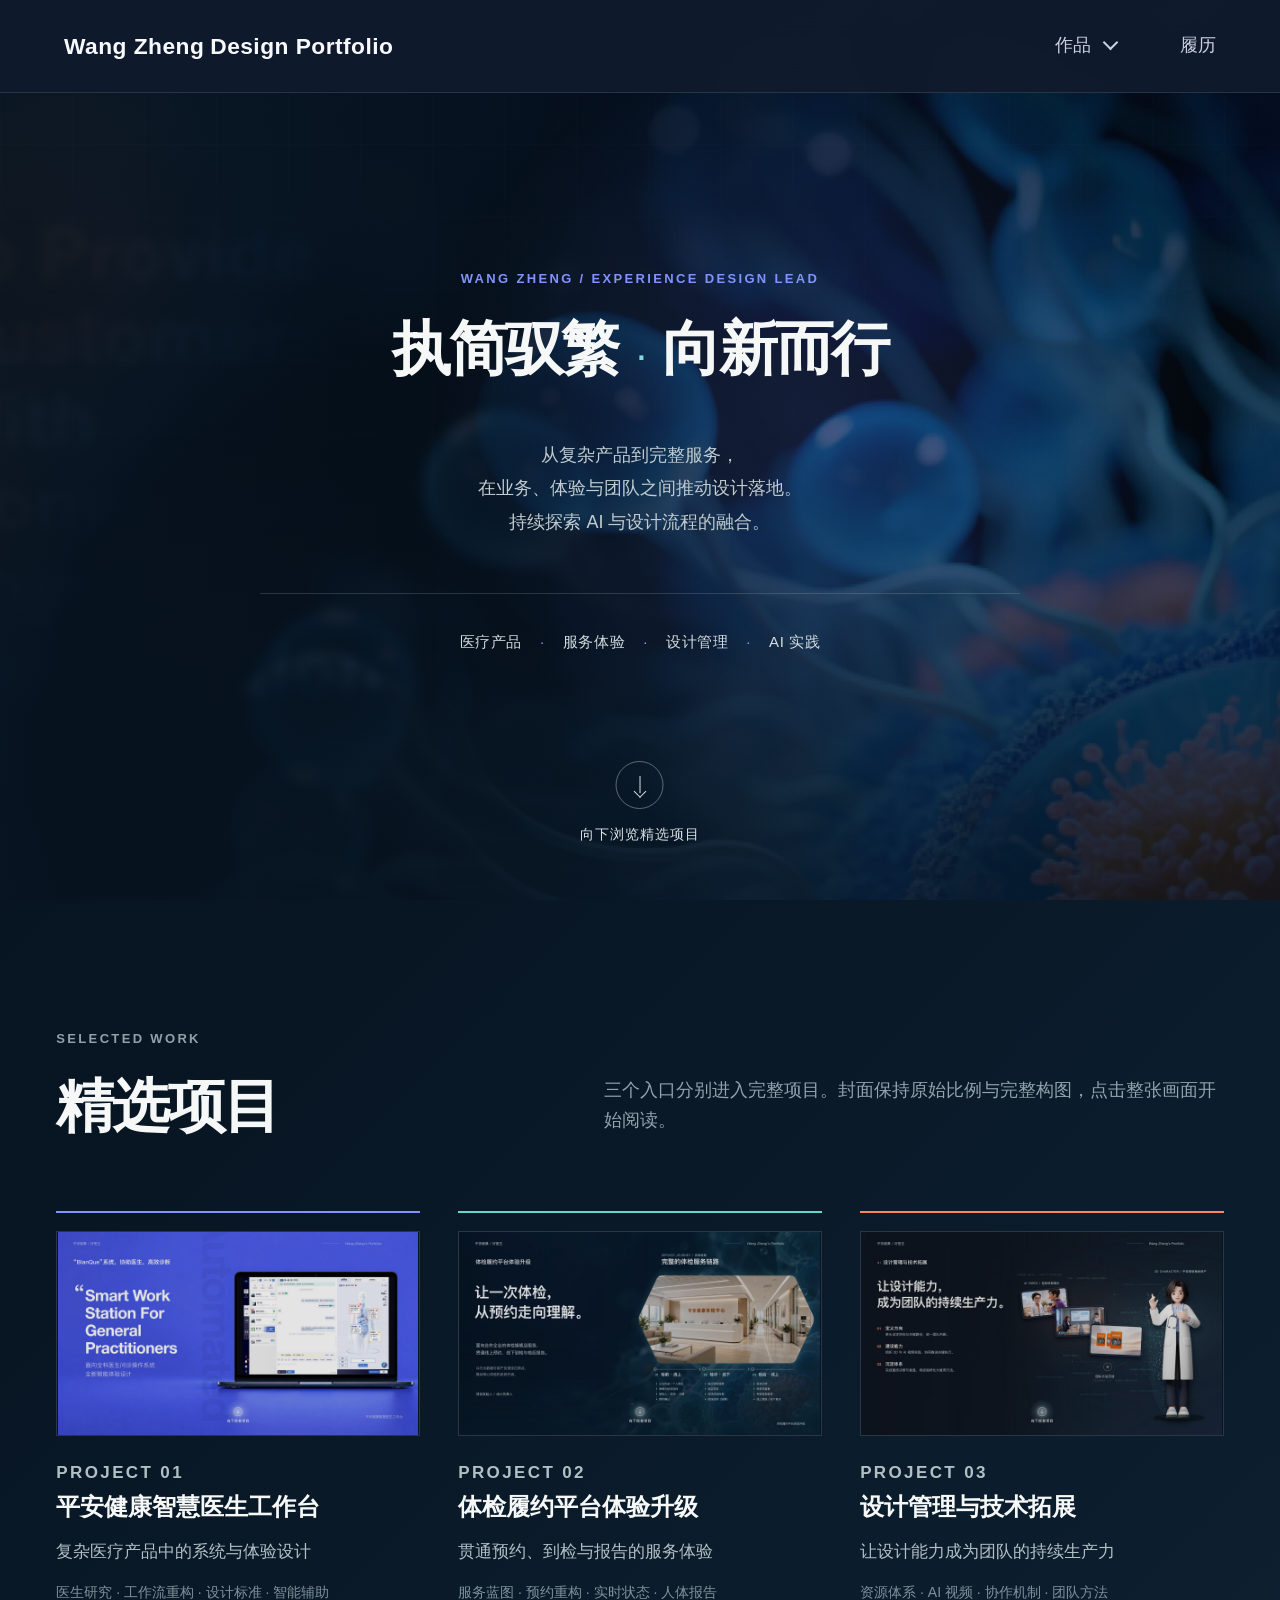
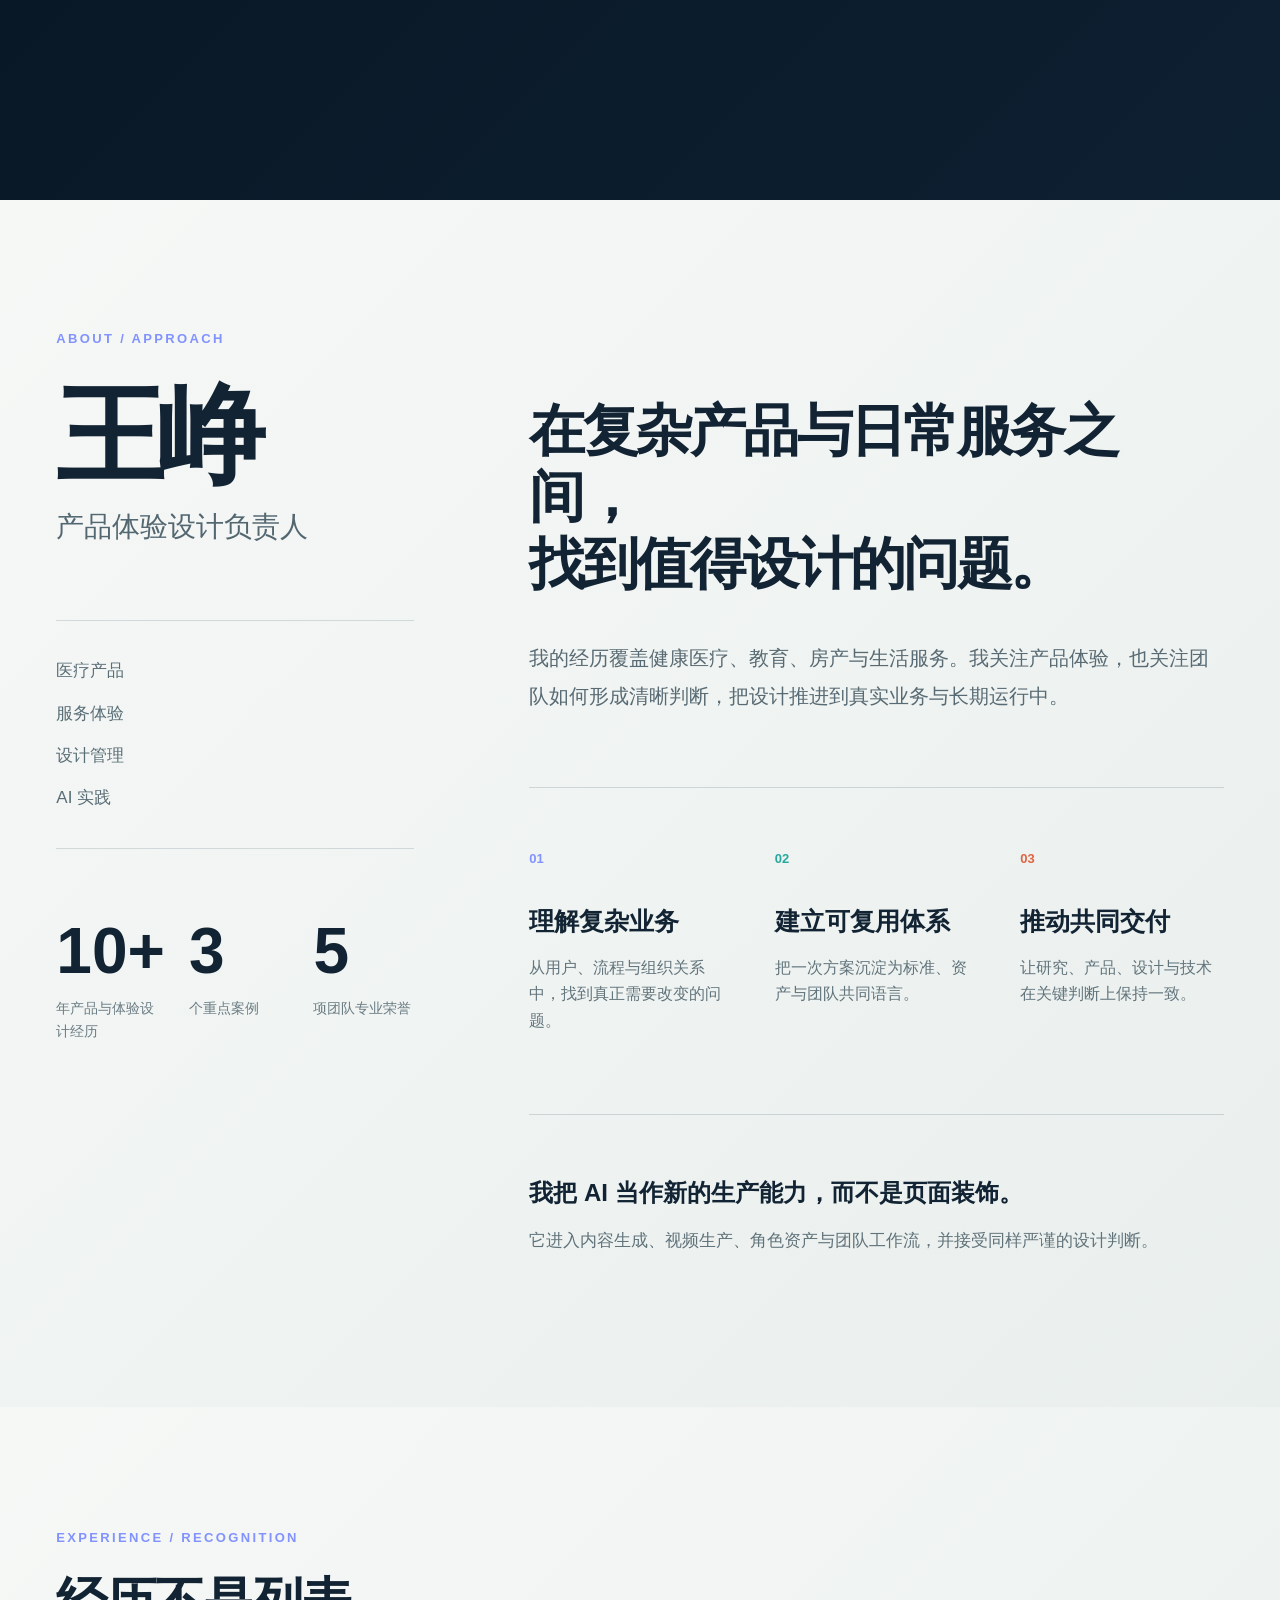
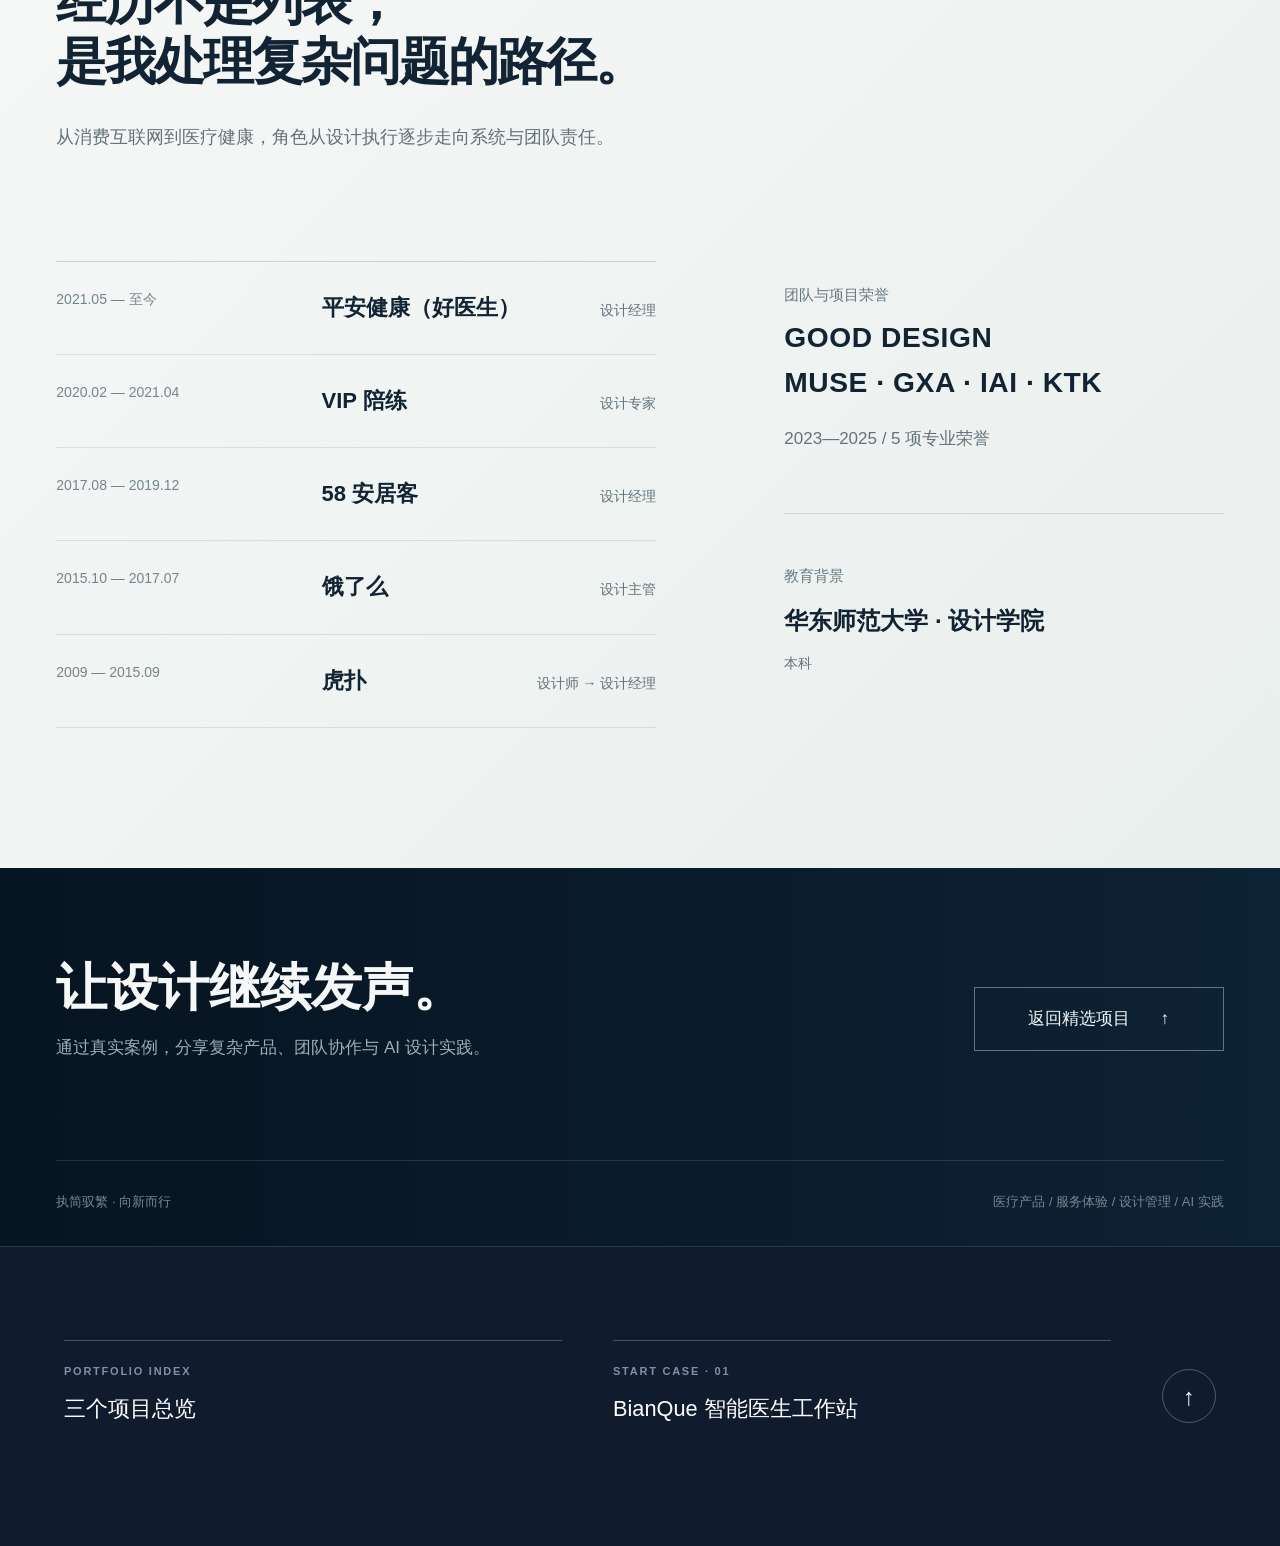
==== index.html @ 44f14954 "Deploy resume website via GitHub Pages" ====
<!doctype html>
<html lang="zh-CN">
<head>
  <meta charset="utf-8">
  <meta name="viewport" content="width=device-width, initial-scale=1">
  <meta name="description" content="王峥的体验设计作品集，聚焦复杂医疗产品、服务体验、设计管理与 AI 实践。">
  <title>Wang Zheng — Experience Design Portfolio</title>
  <link rel="icon" href="favicon.svg" type="image/svg+xml">
  <link rel="stylesheet" href="assets/css/site.css?v=20261020-3">
  <link rel="stylesheet" href="assets/css/portfolio-shell.css?v=20261020-1">
  <script src="assets/js/site.js" defer></script>
  <script src="assets/js/portfolio-shell.js?v=20261020-1" defer></script>
</head>
<body class="home-page">
  <a class="skip-link" href="#main">跳到主要内容</a>
  <header class="portfolio-header" data-header>
    <a class="portfolio-brand" href="#top" aria-label="返回首页顶部" aria-current="page"><strong>Wang Zheng</strong><span>Design Portfolio</span></a>
    <nav aria-label="作品集导航">
      <div class="portfolio-works" data-portfolio-works>
        <button class="portfolio-works-button" type="button" aria-expanded="false" aria-controls="portfolio-work-menu" data-portfolio-works-button>作品<i aria-hidden="true"></i></button>
        <div class="portfolio-menu" id="portfolio-work-menu">
          <a href="work/bianque/index.html"><span>01</span>BianQue 智能医生工作站</a>
          <a href="work/health-check/index.html"><span>02</span>体检履约体验升级</a>
          <a href="work/design-leadership/index.html"><span>03</span>设计管理与技术拓展</a>
        </div>
      </div>
      <a class="portfolio-resume" href="#experience">履历</a>
    </nav>
  </header>

  <main id="main">
    <section class="hero" id="top" aria-labelledby="hero-title">
      <div class="hero-background" aria-hidden="true"></div>
      <div class="hero-grid" aria-hidden="true"></div>
      <div class="hero-content reveal is-visible">
        <p class="eyebrow">WANG ZHENG / EXPERIENCE DESIGN LEAD</p>
        <h1 id="hero-title"><span>执简驭繁</span><b aria-hidden="true">·</b><span>向新而行</span></h1>
        <p class="hero-summary">从复杂产品到完整服务，<br>在业务、体验与团队之间推动设计落地。<br>持续探索 AI 与设计流程的融合。</p>
        <div class="hero-capabilities" aria-label="能力范围">
          <span>医疗产品</span><span>服务体验</span><span>设计管理</span><span>AI 实践</span>
        </div>
      </div>
      <a class="scroll-cue" href="#work" aria-label="向下浏览精选项目">
        <span class="line-arrow line-arrow-down" aria-hidden="true"></span>
        <span>向下浏览精选项目</span>
      </a>
    </section>

    <section class="work-section dark-section" id="work" aria-labelledby="work-title">
      <div class="section-shell">
        <div class="section-heading reveal">
          <div>
            <p class="eyebrow muted">SELECTED WORK</p>
            <h2 id="work-title">精选项目</h2>
          </div>
          <p>三个入口分别进入完整项目。封面保持原始比例与完整构图，点击整张画面开始阅读。</p>
        </div>

        <div class="project-grid">
          <a class="project-card reveal" href="work/bianque/index.html" style="--accent:#8292ff">
            <div class="project-image"><img src="assets/images/home/bianque.jpg" alt="平安健康智慧医生工作台项目首屏" width="1600" height="900"></div>
            <div class="project-copy">
              <p class="project-index">PROJECT 01</p>
              <h3>平安健康智慧医生工作台</h3>
              <p>复杂医疗产品中的系统与体验设计</p>
              <small>医生研究 · 工作流重构 · 设计标准 · 智能辅助</small>
            </div>
          </a>

          <a class="project-card reveal" href="work/health-check/index.html" style="--accent:#62d7cc">
            <div class="project-image"><img src="assets/images/home/health-check.jpg" alt="体检履约平台体验升级项目首屏" width="1600" height="900"></div>
            <div class="project-copy">
              <p class="project-index">PROJECT 02</p>
              <h3>体检履约平台体验升级</h3>
              <p>贯通预约、到检与报告的服务体验</p>
              <small>服务蓝图 · 预约重构 · 实时状态 · 人体报告</small>
            </div>
          </a>

          <a class="project-card reveal" href="work/design-leadership/index.html" style="--accent:#ff835d">
            <div class="project-image"><img src="assets/images/home/design-leadership.jpg" alt="设计管理与技术拓展项目首屏" width="1600" height="900"></div>
            <div class="project-copy">
              <p class="project-index">PROJECT 03</p>
              <h3>设计管理与技术拓展</h3>
              <p>让设计能力成为团队的持续生产力</p>
              <small>资源体系 · AI 视频 · 协作机制 · 团队方法</small>
            </div>
          </a>
        </div>
      </div>
    </section>

    <section class="about-section light-section" id="about" aria-labelledby="about-title">
      <div class="section-shell about-layout">
        <div class="identity reveal">
          <p class="eyebrow">ABOUT / APPROACH</p>
          <h2 id="about-title">王峥</h2>
          <p class="role">产品体验设计负责人</p>
          <div class="expertise-list" aria-label="专业方向">
            <span>医疗产品</span><span>服务体验</span><span>设计管理</span><span>AI 实践</span>
          </div>
          <div class="stats" aria-label="经验数据">
            <div><strong>10+</strong><span>年产品与体验设计经历</span></div>
            <div><strong>3</strong><span>个重点案例</span></div>
            <div><strong>5</strong><span>项团队专业荣誉</span></div>
          </div>
        </div>

        <div class="approach reveal">
          <h2>在复杂产品与日常服务之间，<br>找到值得设计的问题。</h2>
          <p class="lead">我的经历覆盖健康医疗、教育、房产与生活服务。我关注产品体验，也关注团队如何形成清晰判断，把设计推进到真实业务与长期运行中。</p>
          <ol class="approach-list">
            <li><span>01</span><div><h3>理解复杂业务</h3><p>从用户、流程与组织关系中，找到真正需要改变的问题。</p></div></li>
            <li><span>02</span><div><h3>建立可复用体系</h3><p>把一次方案沉淀为标准、资产与团队共同语言。</p></div></li>
            <li><span>03</span><div><h3>推动共同交付</h3><p>让研究、产品、设计与技术在关键判断上保持一致。</p></div></li>
          </ol>
          <p class="ai-statement">我把 AI 当作新的生产能力，而不是页面装饰。<span>它进入内容生成、视频生产、角色资产与团队工作流，并接受同样严谨的设计判断。</span></p>
        </div>
      </div>
    </section>

    <section class="experience-section light-section" id="experience" aria-labelledby="experience-title">
      <div class="section-shell experience-intro reveal">
        <p class="eyebrow">EXPERIENCE / RECOGNITION</p>
        <h2 id="experience-title">经历不是列表，<br>是我处理复杂问题的路径。</h2>
        <p>从消费互联网到医疗健康，角色从设计执行逐步走向系统与团队责任。</p>
      </div>
      <div class="section-shell experience-layout">
        <ol class="timeline reveal" aria-label="工作经历">
          <li><time>2021.05 — 至今</time><div><strong>平安健康（好医生）</strong><span>设计经理</span></div></li>
          <li><time>2020.02 — 2021.04</time><div><strong>VIP 陪练</strong><span>设计专家</span></div></li>
          <li><time>2017.08 — 2019.12</time><div><strong>58 安居客</strong><span>设计经理</span></div></li>
          <li><time>2015.10 — 2017.07</time><div><strong>饿了么</strong><span>设计主管</span></div></li>
          <li><time>2009 — 2015.09</time><div><strong>虎扑</strong><span>设计师 → 设计经理</span></div></li>
        </ol>
        <div class="recognition reveal">
          <p>团队与项目荣誉</p>
          <h3>GOOD DESIGN</h3>
          <h3>MUSE · GXA · IAI · KTK</h3>
          <p class="recognition-meta">2023—2025 / 5 项专业荣誉</p>
          <div class="education">
            <span>教育背景</span>
            <strong>华东师范大学 · 设计学院</strong>
            <small>本科</small>
          </div>
        </div>
      </div>
    </section>

    <footer class="site-footer" id="contact">
      <div class="section-shell footer-top reveal">
        <div><h2>让设计继续发声。</h2><p>通过真实案例，分享复杂产品、团队协作与 AI 设计实践。</p></div>
        <a class="outline-link" href="#work">返回精选项目 <span aria-hidden="true">↑</span></a>
      </div>
      <div class="section-shell footer-bottom"><span>执简驭繁 · 向新而行</span><span>医疗产品 / 服务体验 / 设计管理 / AI 实践</span></div>
    </footer>
    <nav class="portfolio-footer" aria-label="项目导航">
      <a href="#work"><span>PORTFOLIO INDEX</span><strong>三个项目总览</strong></a>
      <a href="work/bianque/index.html"><span>START CASE · 01</span><strong>BianQue 智能医生工作站</strong></a>
      <a class="portfolio-footer-top" href="#top" aria-label="返回页面顶部">↑</a>
    </nav>
  </main>
</body>
</html>
---- assets/css/site.css ----
:root {
  --navy: #071421;
  --navy-2: #0b1a2a;
  --ink: #122333;
  --body: #596c79;
  --muted: #82929d;
  --line: #cbd5d9;
  --paper: #f3f6f4;
  --paper-2: #eaf0ee;
  --white: #f5f8f7;
  --blue: #8292ff;
  --mint: #62d7cc;
  --coral: #ff835d;
  --page-pad: clamp(24px, 4.4vw, 84px);
  --content: 1680px;
  --header-h: 88px;
  --ease: cubic-bezier(.22, 1, .36, 1);
}

* { box-sizing: border-box; }
html { scroll-behavior: smooth; background: var(--navy); }
body {
  margin: 0;
  color: var(--ink);
  background: var(--paper);
  font-family: "PingFang SC", "Hiragino Sans GB", "Microsoft YaHei", "Helvetica Neue", Arial, sans-serif;
  font-size: 17px;
  line-height: 1.65;
  -webkit-font-smoothing: antialiased;
}
body.menu-open { overflow: hidden; }
a { color: inherit; text-decoration: none; }
img { display: block; max-width: 100%; }
button, input { font: inherit; }
button { color: inherit; }
h1, h2, h3, p { margin-top: 0; }
h1, h2, h3 { line-height: 1.18; }
.sr-only { position: absolute; width: 1px; height: 1px; padding: 0; margin: -1px; overflow: hidden; clip: rect(0,0,0,0); white-space: nowrap; border: 0; }
.skip-link { position: fixed; left: 20px; top: -80px; z-index: 1000; padding: 12px 18px; color: var(--navy); background: var(--white); transition: top .2s; }
.skip-link:focus { top: 16px; }
.section-shell { width: min(var(--content), calc(100% - (var(--page-pad) * 2))); margin: 0 auto; }
.eyebrow { margin-bottom: 24px; color: var(--blue); font-family: "Helvetica Neue", Arial, sans-serif; font-size: 13px; font-weight: 700; letter-spacing: .18em; }
.eyebrow.muted { color: #91a1aa; }

.site-header {
  position: fixed;
  inset: 0 0 auto;
  z-index: 100;
  height: var(--header-h);
  display: flex;
  align-items: center;
  justify-content: space-between;
  padding: 0 var(--page-pad);
  color: var(--white);
  border-bottom: 1px solid rgba(193, 208, 213, .12);
  transition: background .3s, border-color .3s, height .3s;
}
.site-header.is-scrolled { height: 72px; background: rgba(7, 20, 33, .9); border-color: rgba(193, 208, 213, .16); backdrop-filter: blur(18px); }
.brand { display: flex; align-items: baseline; gap: 18px; white-space: nowrap; }
.brand strong { font: 700 14px/1 "Helvetica Neue", Arial, sans-serif; letter-spacing: .13em; }
.brand span { color: #8596a0; font: 600 10px/1 "Helvetica Neue", Arial, sans-serif; letter-spacing: .16em; }
.site-nav { display: flex; align-items: center; gap: clamp(28px, 3vw, 56px); }
.site-nav a { position: relative; color: #b9c6cb; font-size: 15px; }
.site-nav a::after { content: ""; position: absolute; left: 0; right: 100%; bottom: -10px; height: 1px; background: var(--blue); transition: right .25s var(--ease); }
.site-nav a:hover, .site-nav a:focus-visible { color: #fff; }
.site-nav a:hover::after, .site-nav a:focus-visible::after { right: 0; }
.menu-button { display: none; width: 48px; height: 48px; padding: 11px 7px; border: 0; background: none; cursor: pointer; }
.menu-button span:not(.sr-only) { display: block; width: 100%; height: 1px; margin: 8px 0; background: currentColor; transition: transform .25s, opacity .25s; }

.hero { position: relative; min-height: 100svh; overflow: hidden; display: grid; place-items: center; padding: calc(var(--header-h) + 80px) var(--page-pad) 150px; color: var(--white); background: var(--navy); isolation: isolate; }
.hero-background { position: absolute; inset: 0; z-index: -3; overflow: hidden; }
.hero-background::before { content: ""; position: absolute; inset: -12px; background: url("../images/home/hero-background.jpg") center/cover no-repeat; filter: blur(5px) saturate(1.08) brightness(.82); transform: scale(1.015); }
.hero-background::after { content: ""; position: absolute; inset: -8% -3% -8% 32%; background: url("../images/home/hero-organic-material.webp") 72% 68% / auto 114% no-repeat; opacity: 1; filter: saturate(1.32) contrast(1.08) brightness(1.16); -webkit-mask-image: linear-gradient(90deg, transparent 0%, rgba(0,0,0,.62) 18%, #000 46%, #000 92%, rgba(0,0,0,.7) 100%); mask-image: linear-gradient(90deg, transparent 0%, rgba(0,0,0,.62) 18%, #000 46%, #000 92%, rgba(0,0,0,.7) 100%); }
.hero::before { content: ""; position: absolute; inset: 0; z-index: -2; background: linear-gradient(90deg, rgba(7,20,33,.86) 0%, rgba(7,20,33,.62) 42%, rgba(7,20,33,.22) 72%, rgba(7,20,33,.3) 100%), linear-gradient(180deg, rgba(7,20,33,.32), rgba(7,20,33,.16) 48%, rgba(7,20,33,.7)); }
.hero::after { content: ""; position: absolute; inset: 0; z-index: -1; background: radial-gradient(circle at 64% 46%, rgba(96,122,245,.18), transparent 40%); }
.hero-grid { position: absolute; inset: 0; z-index: -1; opacity: .16; background-image: linear-gradient(rgba(193,208,213,.09) 1px, transparent 1px), linear-gradient(90deg, rgba(193,208,213,.09) 1px, transparent 1px); background-size: 72px 72px; mask-image: linear-gradient(to bottom, #000, transparent 82%); }
.hero-content { width: min(1200px, 100%); text-align: center; }
.hero h1 { margin: 0 auto; max-width: 1200px; display: flex; align-items: baseline; justify-content: center; gap: .3em; font-size: clamp(44px, 4.6vw, 88px); font-weight: 680; letter-spacing: -.045em; text-wrap: balance; }
.hero h1 b { color: #7edbd5; font-size: .72em; font-weight: 400; }
.mobile-title-line { display: inline; }
.hero-summary { margin: 56px auto 0; color: #c0ccd0; font-size: clamp(18px, 1.25vw, 24px); line-height: 1.85; }
.hero-capabilities { display: flex; justify-content: center; flex-wrap: wrap; gap: 0; margin: 54px auto 0; padding-top: 36px; max-width: 760px; border-top: 1px solid rgba(194,208,212,.18); color: #d4dddf; }
.hero-capabilities span { display: flex; align-items: center; font-size: 15px; letter-spacing: .04em; }
.hero-capabilities span + span::before { content: "·"; margin: 0 18px; color: #8292ff; }
.scroll-cue { position: absolute; left: 50%; bottom: 54px; transform: translateX(-50%); display: grid; justify-items: center; gap: 14px; color: #d8e2e4; font-size: 14px; letter-spacing: .08em; }
.line-arrow { position: relative; display: block; width: 48px; height: 48px; border: 1px solid rgba(225,233,234,.38); border-radius: 50%; transition: border-color .2s, transform .2s; }
.line-arrow::before { content: ""; position: absolute; left: 50%; top: 14px; width: 1px; height: 17px; background: currentColor; }
.line-arrow::after { content: ""; position: absolute; left: calc(50% - 4px); top: 25px; width: 8px; height: 8px; border-right: 1px solid currentColor; border-bottom: 1px solid currentColor; transform: rotate(45deg); }
.scroll-cue:hover .line-arrow, .scroll-cue:focus-visible .line-arrow { transform: translateY(4px); border-color: currentColor; }

.dark-section { color: var(--white); background: linear-gradient(135deg, var(--navy), #0d2031); }
.light-section { background: linear-gradient(135deg, #f6f8f6, #e9efed); }
.work-section { min-height: 100vh; padding: clamp(120px, 10vw, 190px) 0; }
.section-heading { display: flex; align-items: end; justify-content: space-between; gap: 60px; margin-bottom: 70px; }
.section-heading h2 { margin-bottom: 0; font-size: clamp(48px, 4.5vw, 76px); letter-spacing: -.04em; }
.section-heading > p { max-width: 620px; margin-bottom: 6px; color: #91a3ac; font-size: 18px; }
.project-grid { display: grid; grid-template-columns: repeat(3, minmax(0, 1fr)); gap: clamp(28px, 3vw, 56px); }
.project-card { min-width: 0; border-top: 2px solid var(--accent); outline-offset: 8px; }
.project-image { aspect-ratio: 16 / 9; margin-top: 18px; overflow: hidden; border: 1px solid rgba(198,211,215,.18); background: var(--navy); }
.project-image img { width: 100%; height: 100%; object-fit: contain; filter: brightness(.9) saturate(.9); transition: filter .35s, transform .55s var(--ease); }
.project-card:hover img, .project-card:focus-visible img { filter: brightness(1) saturate(1); transform: scale(1.015); }
.project-copy { padding: 28px 0 12px; }
.project-index { margin-bottom: 24px; color: var(--accent); font: 700 12px/1 "Helvetica Neue", Arial, sans-serif; letter-spacing: .14em; }
.project-copy h3 { margin-bottom: 16px; font-size: clamp(24px, 1.9vw, 36px); font-weight: 620; }
.project-copy > p { margin-bottom: 12px; color: #b2c0c5; font-size: 17px; }
.project-copy small { color: #7f929b; font-size: 14px; }

.about-section { padding: clamp(120px, 10vw, 190px) 0; }
.about-layout { display: grid; grid-template-columns: minmax(320px, .85fr) minmax(600px, 1.65fr); gap: clamp(80px, 9vw, 190px); }
.identity h2 { margin-bottom: 4px; font-size: clamp(96px, 8.4vw, 160px); letter-spacing: -.07em; }
.identity .role { margin-bottom: 70px; color: #536771; font-size: 28px; }
.expertise-list { display: grid; gap: 14px; padding: 36px 0; border-block: 1px solid rgba(24,54,70,.15); color: #5a6e77; }
.stats { display: grid; grid-template-columns: repeat(3, 1fr); gap: 24px; margin-top: 70px; }
.stats div { display: grid; align-content: start; }
.stats strong { font: 680 clamp(48px, 5vw, 88px)/1 "Helvetica Neue", Arial, sans-serif; }
.stats span { margin-top: 14px; color: #6b7c84; font-size: 14px; }
.approach h2 { margin: 70px 0 42px; font-size: clamp(44px, 4.4vw, 78px); letter-spacing: -.045em; }
.approach .lead { max-width: 850px; color: #586a73; font-size: 20px; line-height: 1.9; }
.approach-list { display: grid; grid-template-columns: repeat(3, 1fr); gap: 42px; margin: 72px 0 0; padding: 64px 0; list-style: none; border-block: 1px solid rgba(24,54,70,.16); }
.approach-list li > span { display: block; margin-bottom: 42px; color: var(--blue); font: 700 13px/1 "Helvetica Neue", Arial, sans-serif; }
.approach-list li:nth-child(2) > span { color: #28a99e; }
.approach-list li:nth-child(3) > span { color: #df6542; }
.approach-list h3 { margin-bottom: 18px; font-size: 25px; }
.approach-list p { color: #62747c; font-size: 16px; }
.ai-statement { margin-top: 58px; font-size: 24px; font-weight: 600; }
.ai-statement span { display: block; margin-top: 14px; color: #60727a; font-size: 17px; font-weight: 400; }

.experience-section { padding: clamp(120px, 9vw, 170px) 0 0; }
.experience-intro h2 { margin-bottom: 30px; font-size: clamp(44px, 4vw, 72px); letter-spacing: -.04em; }
.experience-intro > p:last-child { color: #60727a; font-size: 18px; }
.experience-layout { display: grid; grid-template-columns: minmax(600px, 1.35fr) minmax(400px, 1fr); gap: clamp(80px, 10vw, 200px); padding-block: 90px 140px; }
.timeline { margin: 0; padding: 0; list-style: none; border-top: 1px solid rgba(24,54,70,.18); }
.timeline li { display: grid; grid-template-columns: minmax(190px, .8fr) 1.2fr; gap: 42px; padding: 28px 0; border-bottom: 1px solid rgba(24,54,70,.11); }
.timeline time { color: #74858d; font: 500 14px/1.4 "Helvetica Neue", Arial, sans-serif; }
.timeline div { display: flex; align-items: baseline; justify-content: space-between; gap: 20px; }
.timeline strong { font-size: 22px; }
.timeline span { color: #61737c; font-size: 14px; white-space: nowrap; }
.recognition { padding-top: 22px; }
.recognition > p:first-child, .education > span { color: #687982; font-size: 15px; }
.recognition h3 { margin-bottom: 12px; font: 650 clamp(28px, 2.2vw, 40px)/1.15 "Helvetica Neue", Arial, sans-serif; letter-spacing: .02em; }
.recognition-meta { margin-top: 26px; color: #61737c; }
.education { display: grid; gap: 12px; margin-top: 60px; padding-top: 50px; border-top: 1px solid rgba(24,54,70,.15); }
.education strong { font-size: 24px; }
.education small { color: #61737c; }

.site-footer { padding: 90px 0 34px; color: var(--white); background: linear-gradient(90deg, var(--navy), #0d2234); }
.footer-top { display: flex; align-items: center; justify-content: space-between; gap: 60px; padding-bottom: 80px; }
.footer-top h2 { margin-bottom: 16px; font-size: clamp(42px, 4vw, 70px); }
.footer-top p { color: #9caeb6; }
.outline-link { display: inline-flex; align-items: center; justify-content: center; gap: 30px; min-width: 250px; min-height: 64px; padding: 14px 28px; border: 1px solid rgba(175,193,200,.52); transition: border-color .2s, background .2s; }
.outline-link:hover, .outline-link:focus-visible { border-color: var(--white); background: rgba(255,255,255,.05); }
.footer-bottom { display: flex; justify-content: space-between; padding-top: 30px; color: #758891; border-top: 1px solid rgba(175,193,200,.16); font-size: 13px; }

/* Project pages */
.project-page { background: var(--navy); }
.project-page .site-header { position: absolute; }
.project-hero { min-height: 100svh; display: grid; place-items: center; padding: calc(var(--header-h) + 48px) var(--page-pad) 72px; color: var(--white); background: var(--navy); }
.project-hero-inner { width: min(var(--content), 100%); }
.project-kicker { color: var(--blue); font: 700 13px/1 "Helvetica Neue", Arial, sans-serif; letter-spacing: .18em; }
.project-title-row { display: flex; align-items: end; justify-content: space-between; gap: 70px; margin: 30px 0 46px; }
.project-title-row h1 { max-width: 1000px; margin: 0; font-size: clamp(48px, 5vw, 88px); letter-spacing: -.05em; }
.project-title-row p { max-width: 520px; margin: 0 0 8px; color: #aebdc3; font-size: 18px; }
.hero-art { aspect-ratio: 16 / 9; overflow: hidden; border: 1px solid rgba(198,211,215,.18); background: #06111c; }
.hero-art img { width: 100%; height: 100%; object-fit: contain; }
.case-overview { padding: 120px 0; background: var(--paper); }
.overview-grid { display: grid; grid-template-columns: .7fr 1.4fr; gap: 100px; }
.overview-grid h2 { font-size: clamp(42px, 3.8vw, 68px); letter-spacing: -.04em; }
.overview-grid .lead { color: var(--body); font-size: 20px; line-height: 1.9; }
.chapter-path { display: flex; gap: 0; margin-top: 60px; padding-top: 36px; border-top: 1px solid rgba(24,54,70,.15); overflow-x: auto; }
.chapter-path span { display: flex; align-items: center; white-space: nowrap; color: #61737c; font-size: 14px; }
.chapter-path span + span::before { content: "→"; margin: 0 22px; color: var(--blue); }
.showcase-section { padding: clamp(100px, 9vw, 160px) 0; color: var(--white); background: linear-gradient(135deg, var(--navy), #0d2031); }
.showcase-section.light { color: var(--ink); background: linear-gradient(135deg, #f6f8f6, #e9efed); }
.showcase-heading { max-width: 760px; margin-bottom: 70px; }
.showcase-heading h2 { margin-bottom: 26px; font-size: clamp(42px, 4vw, 72px); letter-spacing: -.04em; }
.showcase-heading p { color: #91a3ac; font-size: 18px; }
.showcase-section.light .showcase-heading p { color: var(--body); }
.split-showcase { display: grid; grid-template-columns: minmax(280px, .62fr) minmax(680px, 1.55fr); gap: clamp(64px, 8vw, 150px); align-items: start; }
.switcher-copy { position: sticky; top: 120px; }
.switcher-copy h2 { font-size: clamp(42px, 4vw, 68px); letter-spacing: -.04em; }
.switcher-copy > p { color: #91a3ac; }
.showcase-section.light .switcher-copy > p { color: var(--body); }
.switcher-tabs { display: grid; margin-top: 48px; border-top: 1px solid rgba(193,208,213,.18); }
.showcase-section.light .switcher-tabs { border-color: rgba(24,54,70,.15); }
.switcher-tabs button { position: relative; min-height: 66px; padding: 0 36px 0 0; text-align: left; border: 0; border-bottom: 1px solid rgba(193,208,213,.13); color: #7f929b; background: transparent; cursor: pointer; }
.showcase-section.light .switcher-tabs button { border-color: rgba(24,54,70,.11); color: #61737c; }
.switcher-tabs button::after { content: ""; position: absolute; right: 4px; top: calc(50% - 4px); width: 8px; height: 8px; border-top: 1px solid currentColor; border-right: 1px solid currentColor; transform: rotate(45deg); }
.switcher-tabs button.is-active { color: var(--white); }
.showcase-section.light .switcher-tabs button.is-active { color: var(--ink); }
.switcher-stage { min-width: 0; }
.stage-media { aspect-ratio: 16 / 9; overflow: hidden; border: 1px solid rgba(198,211,215,.18); background: #06111c; }
.showcase-section.light .stage-media { background: #eef2f1; border-color: rgba(24,54,70,.13); }
.stage-media img { width: 100%; height: 100%; object-fit: contain; opacity: 1; transform: scale(1); transition: opacity .2s, transform .4s var(--ease); }
.stage-media img.is-changing { opacity: 0; transform: scale(.994); }
.slider-controls { display: flex; align-items: center; justify-content: space-between; gap: 20px; margin-top: 26px; }
.slider-nav { display: flex; align-items: center; gap: 12px; }
.slider-button { position: relative; width: 54px; height: 54px; border: 1px solid rgba(193,208,213,.28); border-radius: 50%; color: var(--white); background: transparent; cursor: pointer; }
.showcase-section.light .slider-button { color: var(--ink); border-color: rgba(24,54,70,.22); }
.slider-button::before { content: ""; position: absolute; left: 20px; top: 26px; width: 14px; height: 1px; background: currentColor; }
.slider-button::after { content: ""; position: absolute; left: 20px; top: 21px; width: 9px; height: 9px; border-left: 1px solid currentColor; border-bottom: 1px solid currentColor; transform: rotate(45deg); }
.slider-button.next::after { left: 24px; transform: rotate(225deg); }
.slider-button.next::before { left: 20px; }
.slider-button:hover, .slider-button:focus-visible { border-color: currentColor; }
.slider-count { color: #91a3ac; font: 600 14px/1 "Helvetica Neue", Arial, sans-serif; letter-spacing: .12em; }
.showcase-section.light .slider-count { color: #61737c; }
.autoplay-button { padding: 8px 0; border: 0; color: #91a3ac; background: none; cursor: pointer; font-size: 13px; }
.showcase-section.light .autoplay-button { color: #61737c; }
.project-next { padding: 100px 0; color: var(--white); background: #071421; }
.project-next a { display: flex; align-items: end; justify-content: space-between; gap: 40px; padding-bottom: 34px; border-bottom: 1px solid rgba(193,208,213,.22); }
.project-next small { display: block; margin-bottom: 18px; color: #81939b; letter-spacing: .15em; }
.project-next strong { font-size: clamp(36px, 4vw, 66px); font-weight: 620; }
.project-next span { font-size: 42px; }

.reveal { opacity: 0; transform: translateY(28px); transition: opacity .8s var(--ease), transform .8s var(--ease); }
.reveal.is-visible { opacity: 1; transform: none; }

@media (max-width: 1100px) {
  .project-grid { grid-template-columns: 1fr; gap: 72px; }
  .project-card { max-width: 900px; }
  .about-layout, .overview-grid, .experience-layout, .split-showcase { grid-template-columns: 1fr; }
  .approach h2 { margin-top: 0; }
  .identity { display: grid; grid-template-columns: 1fr 1fr; column-gap: 60px; }
  .identity .eyebrow, .identity h2, .identity .role { grid-column: 1; }
  .expertise-list, .stats { grid-column: 2; grid-row: 2 / span 3; }
  .stats { align-self: end; }
  .switcher-copy { position: static; }
  .switcher-tabs { display: flex; overflow-x: auto; }
  .switcher-tabs button { min-width: max-content; padding: 0 38px 0 0; margin-right: 34px; }
}

@media (max-width: 760px) {
  :root { --page-pad: 22px; --header-h: 74px; }
  body { font-size: 16px; }
  .site-header { height: 74px; }
  .brand { gap: 13px; }
  .brand strong { font-size: 13px; }
  .brand span { font-size: 9px; }
  .menu-button { display: block; }
  .site-nav { position: fixed; inset: 0; z-index: -1; display: grid; align-content: center; gap: 26px; padding: 100px var(--page-pad); background: rgba(7,20,33,.98); opacity: 0; visibility: hidden; transition: opacity .25s, visibility .25s; }
  .site-nav a { font-size: 30px; color: var(--white); }
  .menu-open .site-nav { opacity: 1; visibility: visible; }
  .menu-open .menu-button span:first-child { transform: translateY(4.5px) rotate(45deg); }
  .menu-open .menu-button span:nth-child(2) { transform: translateY(-4.5px) rotate(-45deg); }
  .hero { min-height: 100svh; padding: 128px var(--page-pad) 140px; }
  .hero-background::before { background-position: 58% center; filter: blur(5px) saturate(1.04) brightness(.76); }
  .hero-background::after { inset: 1% -38% -6% 8%; background-position: 62% 68%; opacity: .78; }
  .hero .eyebrow { max-width: 300px; margin-inline: auto; line-height: 1.6; }
  .hero h1 { display: grid; gap: .05em; font-size: clamp(37px, 10vw, 48px); line-height: 1.3; letter-spacing: -.05em; }
  .hero h1 b { line-height: .65; }
  .hero-summary { margin-top: 42px; font-size: 16px; }
  .hero-summary br { display: none; }
  .hero-capabilities { margin-top: 42px; padding-top: 28px; }
  .hero-capabilities span { font-size: 14px; }
  .hero-capabilities span + span::before { margin: 0 10px; }
  .scroll-cue { bottom: 34px; }
  .section-heading { display: block; margin-bottom: 50px; }
  .section-heading > p { margin-top: 22px; }
  .work-section, .about-section { padding: 110px 0; }
  .project-grid { gap: 64px; }
  .project-copy { padding-top: 22px; }
  .project-copy h3 { font-size: 28px; }
  .identity { display: block; }
  .identity h2 { font-size: 88px; }
  .identity .role { margin-bottom: 42px; }
  .expertise-list { grid-template-columns: 1fr 1fr; }
  .stats { grid-template-columns: repeat(3, 1fr); gap: 14px; margin-top: 46px; }
  .stats strong { font-size: 46px; }
  .stats span { font-size: 12px; line-height: 1.5; }
  .approach { margin-top: 100px; }
  .approach h2 { font-size: 42px; line-height: 1.38; }
  .approach h2 br { display: none; }
  .approach .lead { font-size: 17px; }
  .approach-list { grid-template-columns: 1fr; gap: 0; padding: 22px 0; }
  .approach-list li { display: grid; grid-template-columns: 42px 1fr; gap: 18px; padding: 28px 0; border-bottom: 1px solid rgba(24,54,70,.1); }
  .approach-list li:last-child { border-bottom: 0; }
  .approach-list li > span { margin: 8px 0 0; }
  .ai-statement { font-size: 21px; }
  .experience-section { padding-top: 110px; }
  .experience-intro h2 { font-size: 42px; }
  .experience-layout { padding-block: 62px 100px; gap: 80px; }
  .timeline li { grid-template-columns: 1fr; gap: 12px; padding: 26px 0; }
  .timeline div { align-items: end; }
  .timeline strong { font-size: 22px; }
  .footer-top { display: block; padding-bottom: 62px; }
  .outline-link { margin-top: 34px; }
  .footer-bottom { display: grid; gap: 8px; }
  .project-hero { min-height: auto; padding-top: 126px; }
  .project-title-row { display: block; margin-bottom: 34px; }
  .project-title-row h1 { font-size: 48px; line-height: 1.3; }
  .project-title-row p { margin-top: 24px; }
  .hero-art { margin-inline: calc(var(--page-pad) * -1); border-inline: 0; }
  .case-overview, .showcase-section, .project-next { padding-block: 90px; }
  .overview-grid { gap: 28px; }
  .chapter-path { margin-top: 42px; }
  .split-showcase { gap: 42px; }
  .switcher-copy h2 { font-size: 42px; }
  .switcher-tabs { margin-top: 34px; }
  .stage-media { margin-inline: calc(var(--page-pad) * -1); border-inline: 0; }
  .project-next a { align-items: center; }
  .project-next strong { font-size: 34px; }
}

@media (prefers-reduced-motion: reduce) {
  html { scroll-behavior: auto; }
  *, *::before, *::after { animation-duration: .01ms !important; animation-iteration-count: 1 !important; transition-duration: .01ms !important; }
  .reveal { opacity: 1; transform: none; }
}
---- assets/css/portfolio-shell.css ----
:root { --portfolio-nav-height: clamp(76px, 7.25vw, 134px); }

.home-page { --header-h: var(--portfolio-nav-height); }

.portfolio-header {
  position: fixed;
  z-index: 100;
  inset: 0 0 auto;
  height: var(--portfolio-nav-height);
  padding: 0 clamp(42px, 5vw, 96px);
  display: flex;
  align-items: center;
  justify-content: space-between;
  color: #f7f9fd;
  border-bottom: 1px solid rgba(174, 188, 211, .16);
  background: rgba(16, 27, 45, .96);
  backdrop-filter: blur(18px);
}

.portfolio-brand {
  display: flex;
  align-items: baseline;
  gap: .35em;
  color: inherit;
  text-decoration: none;
  white-space: nowrap;
}

.portfolio-brand strong,
.portfolio-brand span {
  font: 600 clamp(20px, 1.78vw, 34px)/1 "Helvetica Neue", Arial, sans-serif;
  letter-spacing: .02em;
}

.portfolio-header nav {
  height: 100%;
  display: flex;
  align-items: center;
  gap: clamp(46px, 5vw, 92px);
}

.portfolio-resume,
.portfolio-works-button {
  color: #cbd2df;
  font-size: clamp(18px, 1.35vw, 25px);
  font-weight: 400;
  text-decoration: none;
  white-space: nowrap;
  transition: color .2s ease;
}

.portfolio-resume:hover,
.portfolio-resume:focus-visible,
.portfolio-works-button:hover,
.portfolio-works-button:focus-visible { color: #fff; }

.portfolio-works { position: relative; height: 100%; display: flex; align-items: center; }
.portfolio-works-button { padding: 0; display: flex; align-items: center; gap: 14px; border: 0; background: none; cursor: pointer; }
.portfolio-works-button i { width: 11px; height: 11px; border-right: 2px solid currentColor; border-bottom: 2px solid currentColor; transform: translateY(-3px) rotate(45deg); transition: transform .2s ease; }
.portfolio-works.is-open .portfolio-works-button i { transform: translateY(3px) rotate(225deg); }

.portfolio-menu {
  position: absolute;
  right: -34px;
  top: calc(100% - 1px);
  width: 330px;
  padding: 15px 0;
  border: 1px solid rgba(174, 188, 211, .16);
  background: rgba(16, 27, 45, .98);
  box-shadow: 0 20px 45px rgba(5, 12, 25, .3);
  opacity: 0;
  visibility: hidden;
  transform: translateY(-8px);
  transition: opacity .2s ease, transform .2s ease, visibility .2s;
}

.portfolio-menu a { padding: 15px 24px; display: grid; grid-template-columns: 38px 1fr; align-items: center; color: #cbd2df; font-size: 16px; line-height: 1.4; text-decoration: none; }
.portfolio-menu a span { color: #71809b; font: 500 12px/1 "Helvetica Neue", Arial, sans-serif; letter-spacing: .08em; }
.portfolio-menu a:hover,
.portfolio-menu a:focus-visible,
.portfolio-menu a[aria-current="page"] { color: #fff; background: rgba(255, 255, 255, .055); }
.portfolio-works:hover .portfolio-menu,
.portfolio-works:focus-within .portfolio-menu,
.portfolio-works.is-open .portfolio-menu { opacity: 1; visibility: visible; transform: none; }

.portfolio-footer {
  position: relative;
  min-height: 300px;
  padding: clamp(58px, 6vw, 112px) clamp(42px, 5vw, 96px);
  display: grid;
  grid-template-columns: 1fr 1fr auto;
  gap: clamp(28px, 4vw, 80px);
  align-items: center;
  color: #fff;
  background: #101b2d;
  border-top: 1px solid rgba(174, 188, 211, .16);
}

.portfolio-footer a { color: inherit; text-decoration: none; }
.portfolio-footer > a:not(.portfolio-footer-top) { min-height: 112px; display: flex; flex-direction: column; justify-content: center; border-top: 1px solid rgba(255, 255, 255, .24); transition: border-color .2s ease, color .2s ease; }
.portfolio-footer > a:not(.portfolio-footer-top):hover,
.portfolio-footer > a:not(.portfolio-footer-top):focus-visible { color: #8de2dc; border-color: #8de2dc; outline: none; }
.portfolio-footer span { margin-bottom: 14px; color: #8190a8; font: 600 11px/1 "Helvetica Neue", Arial, sans-serif; letter-spacing: .16em; }
.portfolio-footer strong { font-size: clamp(20px, 1.7vw, 32px); font-weight: 500; }
.portfolio-footer-top { width: 54px; height: 54px; display: grid; place-items: center; border: 1px solid rgba(255, 255, 255, .28); border-radius: 50%; font-size: 24px; }
.portfolio-footer-top:hover,
.portfolio-footer-top:focus-visible { color: #101b2d; background: #8de2dc; outline: none; }

@media (max-width: 720px), (max-aspect-ratio: 4/5) {
  :root { --portfolio-nav-height: 64px; }
  .portfolio-header { padding: 0 18px; }
  .portfolio-brand strong,
  .portfolio-brand span { font-size: 16px; }
  .portfolio-brand span { display: none; }
  .portfolio-header nav { gap: 26px; }
  .portfolio-resume,
  .portfolio-works-button { font-size: 15px; }
  .portfolio-works-button { gap: 9px; }
  .portfolio-works-button i { width: 8px; height: 8px; }
  .portfolio-menu { right: -74px; width: min(286px, calc(100vw - 32px)); }
  .portfolio-menu a { padding: 14px 18px; font-size: 14px; }
  .portfolio-footer { min-height: 320px; padding: 44px 24px; grid-template-columns: 1fr; gap: 22px; }
  .portfolio-footer > a:not(.portfolio-footer-top) { min-height: 72px; }
  .portfolio-footer-top { position: absolute; right: 24px; bottom: 44px; }
}
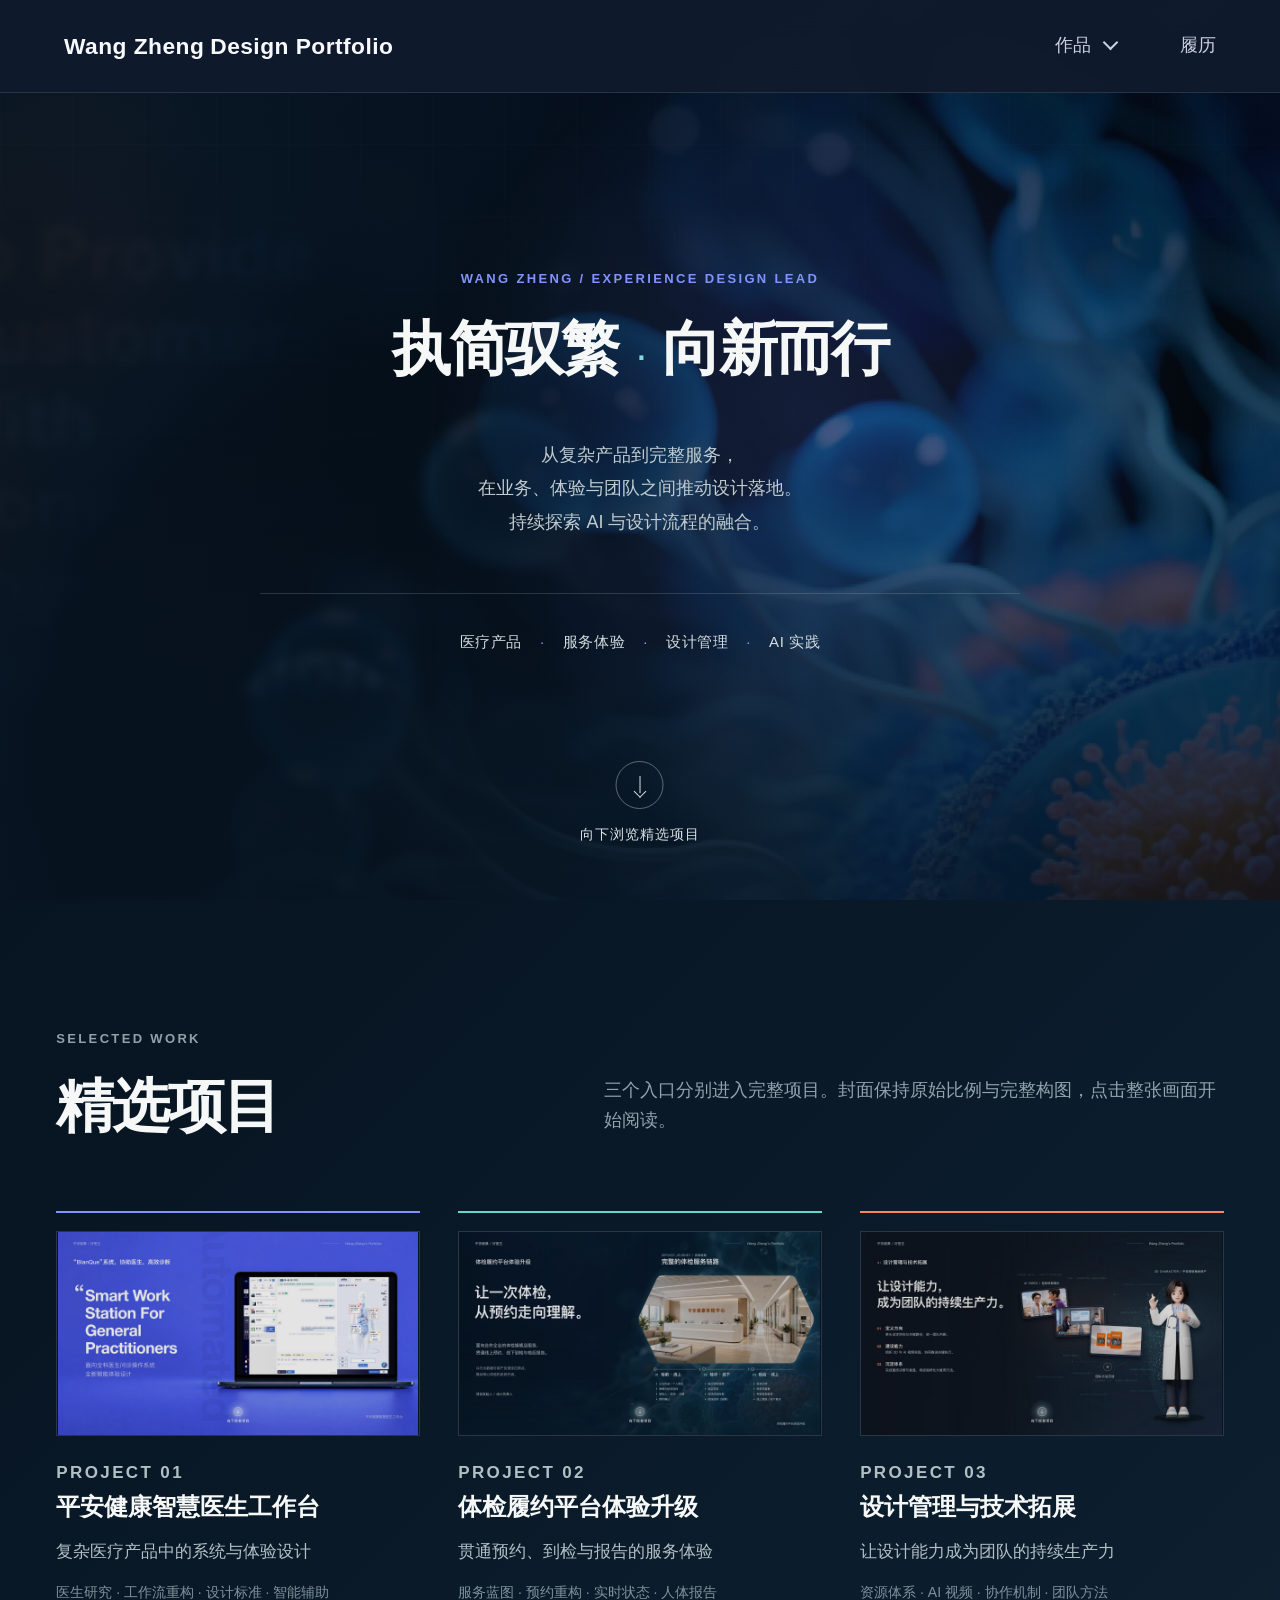
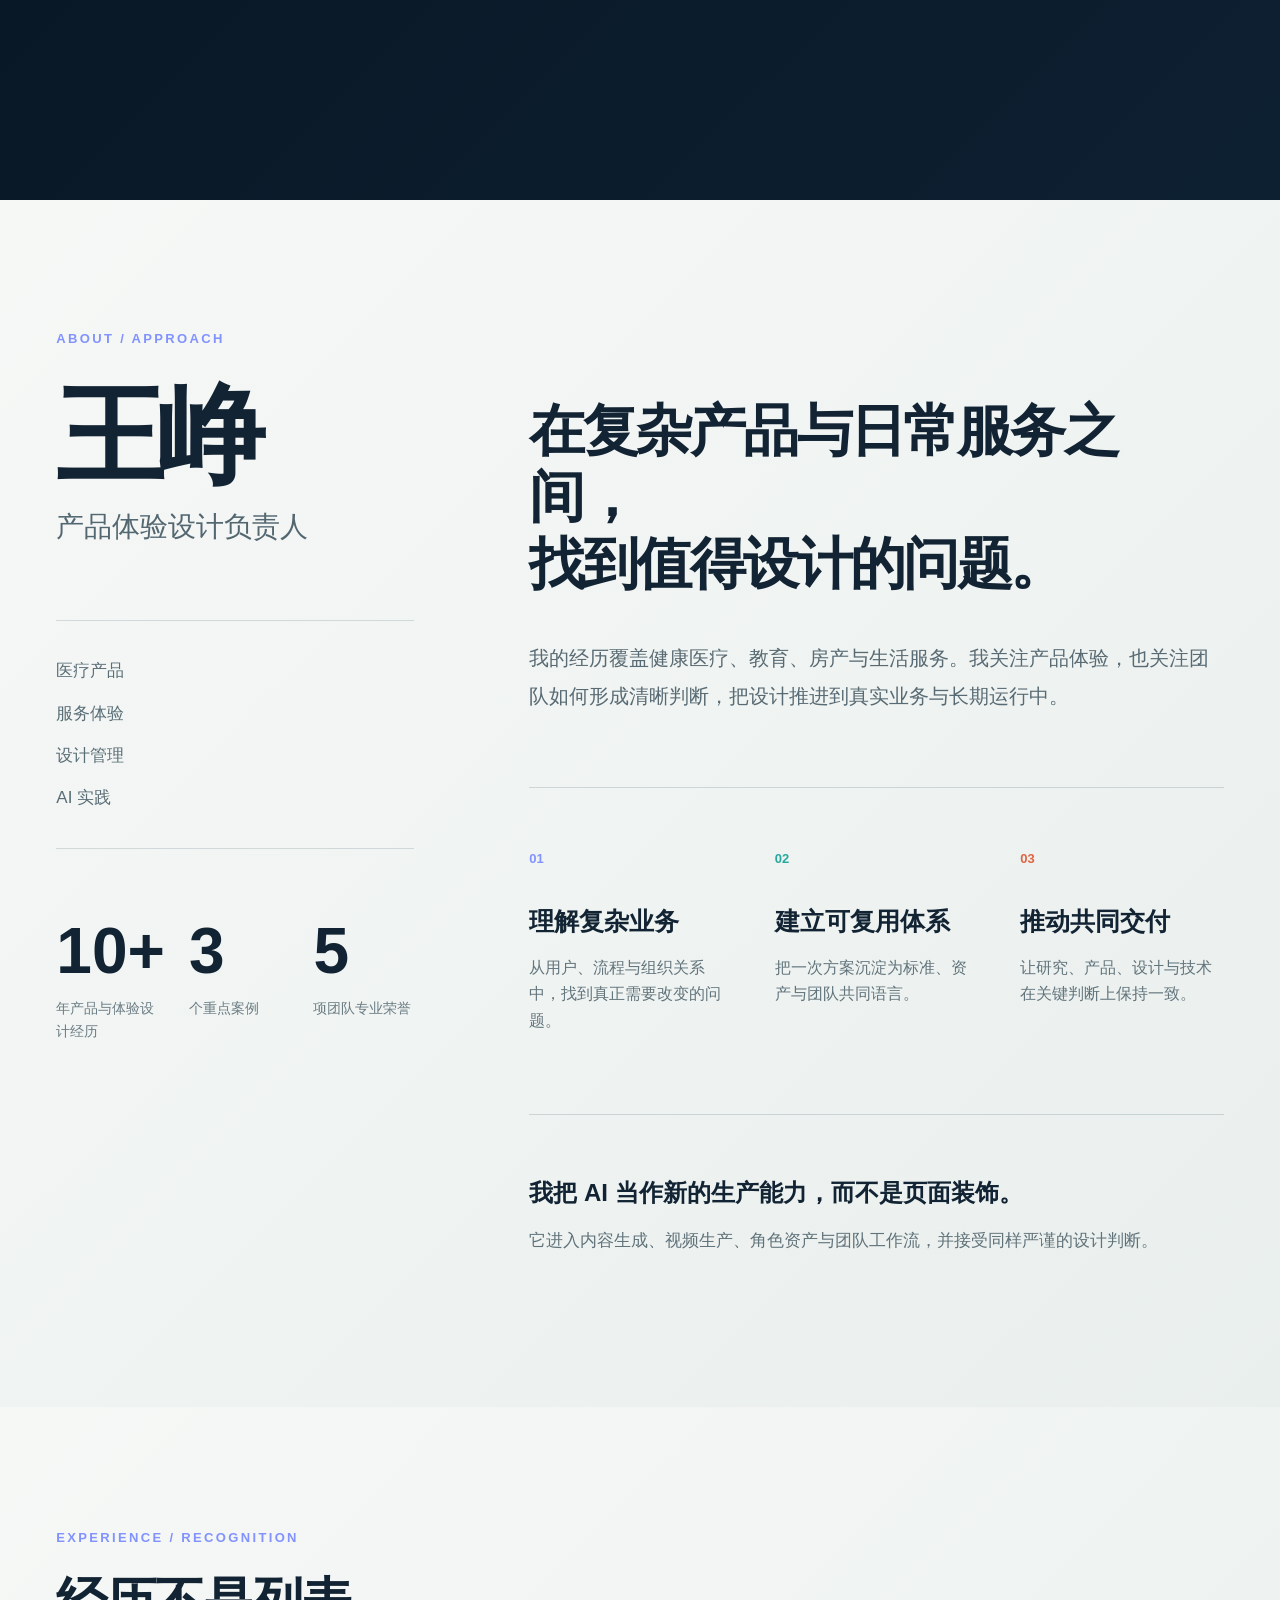
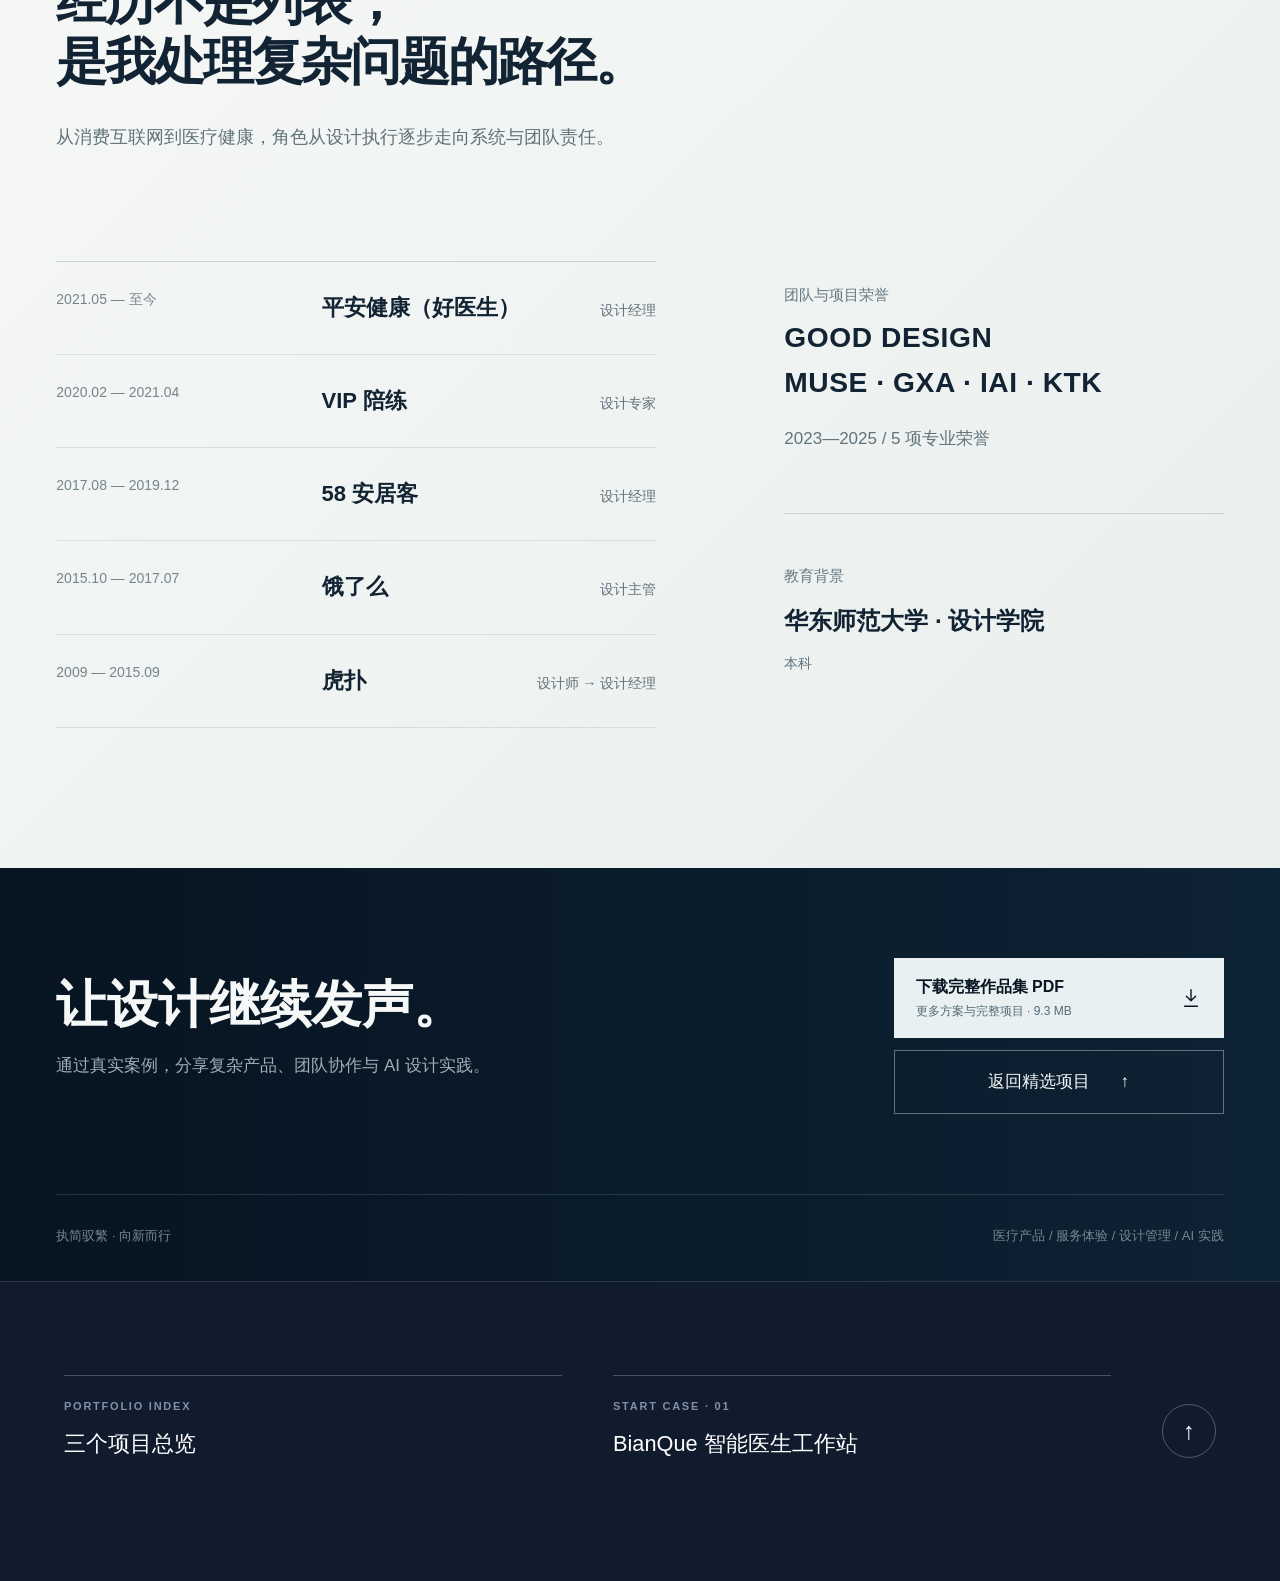
==== commit 13c1cbf6: "Add downloadable portfolio PDF" ====
--- a/index.html
+++ b/index.html
@@ -150,7 +150,13 @@
     <footer class="site-footer" id="contact">
       <div class="section-shell footer-top reveal">
         <div><h2>让设计继续发声。</h2><p>通过真实案例，分享复杂产品、团队协作与 AI 设计实践。</p></div>
-        <a class="outline-link" href="#work">返回精选项目 <span aria-hidden="true">↑</span></a>
+        <div class="footer-actions">
+          <a class="portfolio-download" href="assets/downloads/Wang-Zheng-Portfolio-2026.pdf" download="王峥完整作品集.pdf">
+            <span><strong>下载完整作品集 PDF</strong><small>更多方案与完整项目 · 9.3 MB</small></span>
+            <svg viewBox="0 0 24 24" aria-hidden="true"><path d="M12 3v12m0 0 5-5m-5 5-5-5M5 21h14"/></svg>
+          </a>
+          <a class="outline-link" href="#work">返回精选项目 <span aria-hidden="true">↑</span></a>
+        </div>
       </div>
       <div class="section-shell footer-bottom"><span>执简驭繁 · 向新而行</span><span>医疗产品 / 服务体验 / 设计管理 / AI 实践</span></div>
     </footer>
--- a/assets/css/site.css
+++ b/assets/css/site.css
@@ -147,7 +147,14 @@
 .footer-top { display: flex; align-items: center; justify-content: space-between; gap: 60px; padding-bottom: 80px; }
 .footer-top h2 { margin-bottom: 16px; font-size: clamp(42px, 4vw, 70px); }
 .footer-top p { color: #9caeb6; }
-.outline-link { display: inline-flex; align-items: center; justify-content: center; gap: 30px; min-width: 250px; min-height: 64px; padding: 14px 28px; border: 1px solid rgba(175,193,200,.52); transition: border-color .2s, background .2s; }
+.footer-actions { width: min(330px, 100%); display: grid; gap: 12px; flex: 0 0 auto; }
+.portfolio-download { min-height: 78px; display: flex; align-items: center; justify-content: space-between; gap: 28px; padding: 16px 22px; color: var(--navy); background: #e8f0f2; transition: background .2s, transform .2s var(--ease); }
+.portfolio-download > span { display: grid; gap: 2px; }
+.portfolio-download strong { font-size: 16px; font-weight: 650; }
+.portfolio-download small { color: #536b76; font-size: 12px; }
+.portfolio-download svg { width: 22px; height: 22px; flex: 0 0 auto; fill: none; stroke: currentColor; stroke-width: 1.5; stroke-linecap: round; stroke-linejoin: round; }
+.portfolio-download:hover, .portfolio-download:focus-visible { background: #fff; transform: translateY(-2px); outline: 2px solid #8de2dc; outline-offset: 3px; }
+.outline-link { width: 100%; display: inline-flex; align-items: center; justify-content: center; gap: 30px; min-height: 64px; padding: 14px 28px; border: 1px solid rgba(175,193,200,.52); transition: border-color .2s, background .2s; }
 .outline-link:hover, .outline-link:focus-visible { border-color: var(--white); background: rgba(255,255,255,.05); }
 .footer-bottom { display: flex; justify-content: space-between; padding-top: 30px; color: #758891; border-top: 1px solid rgba(175,193,200,.16); font-size: 13px; }
 
@@ -282,7 +289,7 @@
   .timeline div { align-items: end; }
   .timeline strong { font-size: 22px; }
   .footer-top { display: block; padding-bottom: 62px; }
-  .outline-link { margin-top: 34px; }
+  .footer-actions { margin-top: 34px; }
   .footer-bottom { display: grid; gap: 8px; }
   .project-hero { min-height: auto; padding-top: 126px; }
   .project-title-row { display: block; margin-bottom: 34px; }
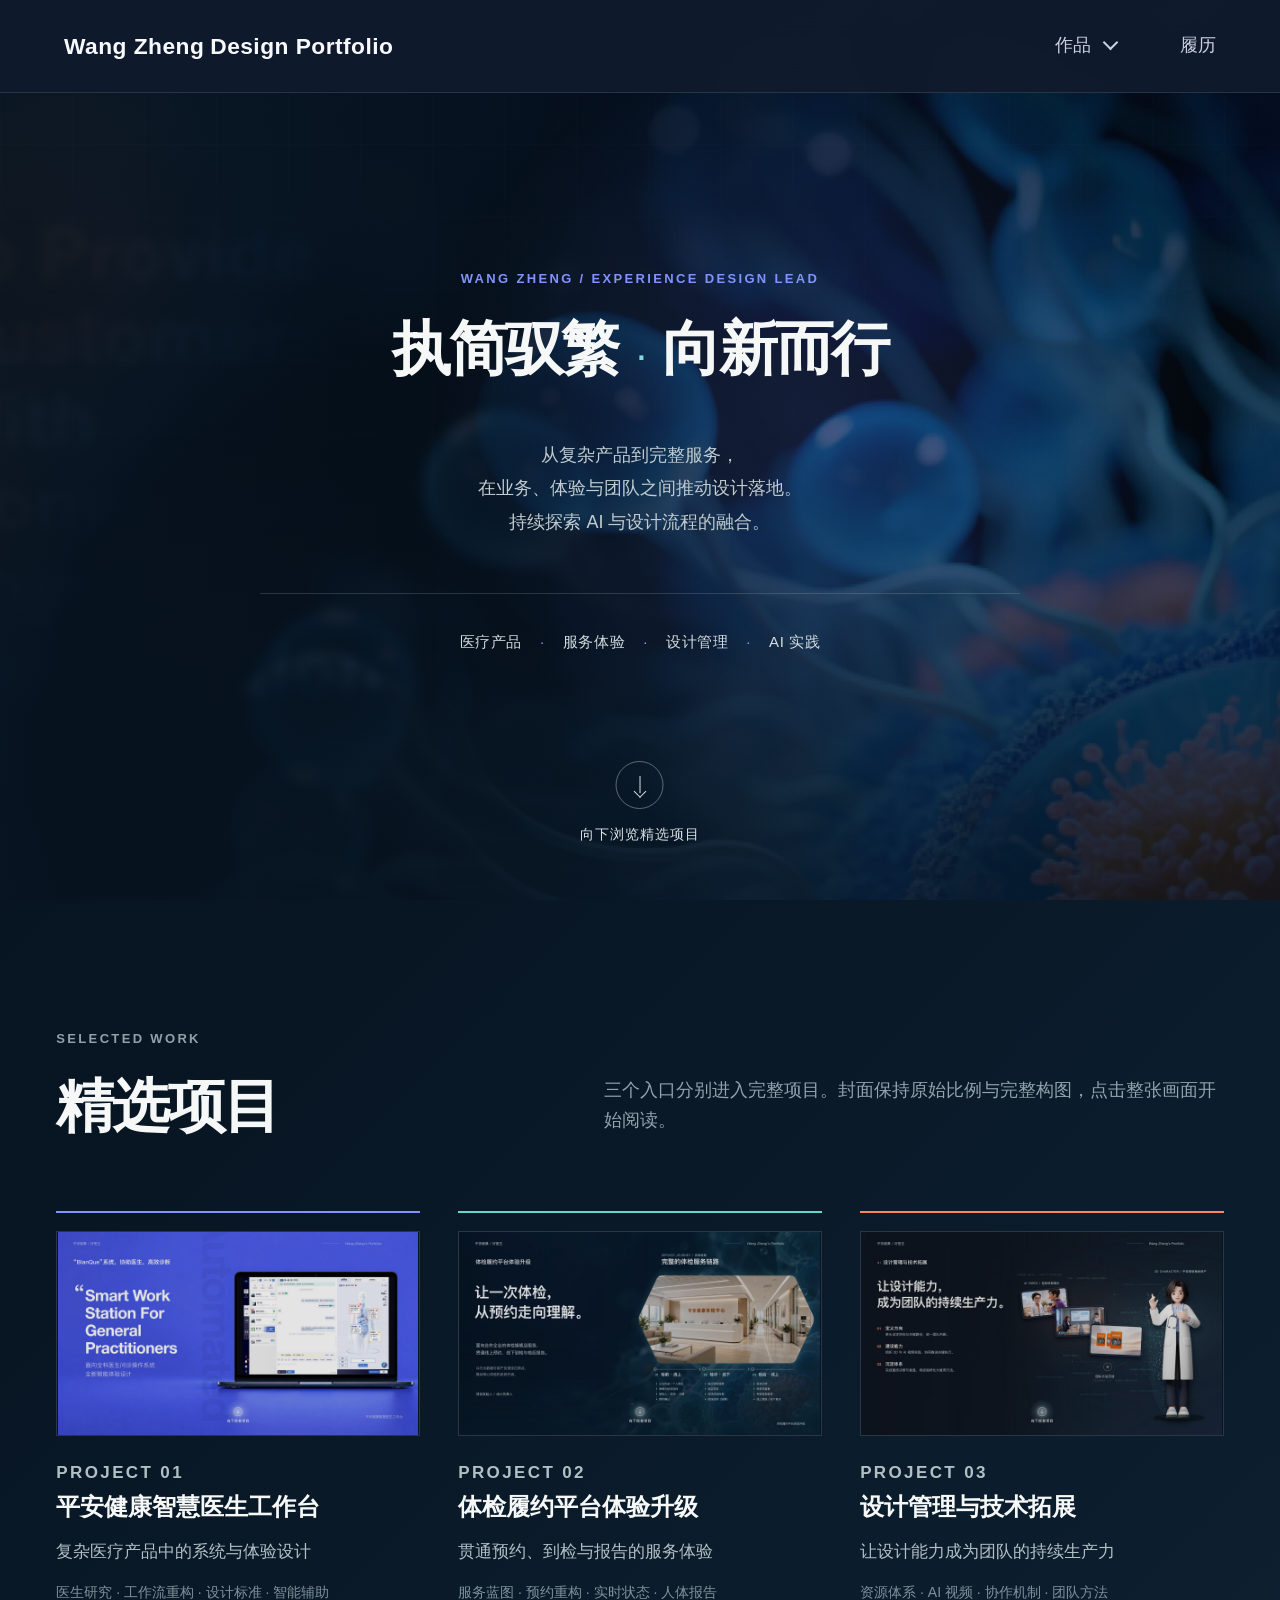
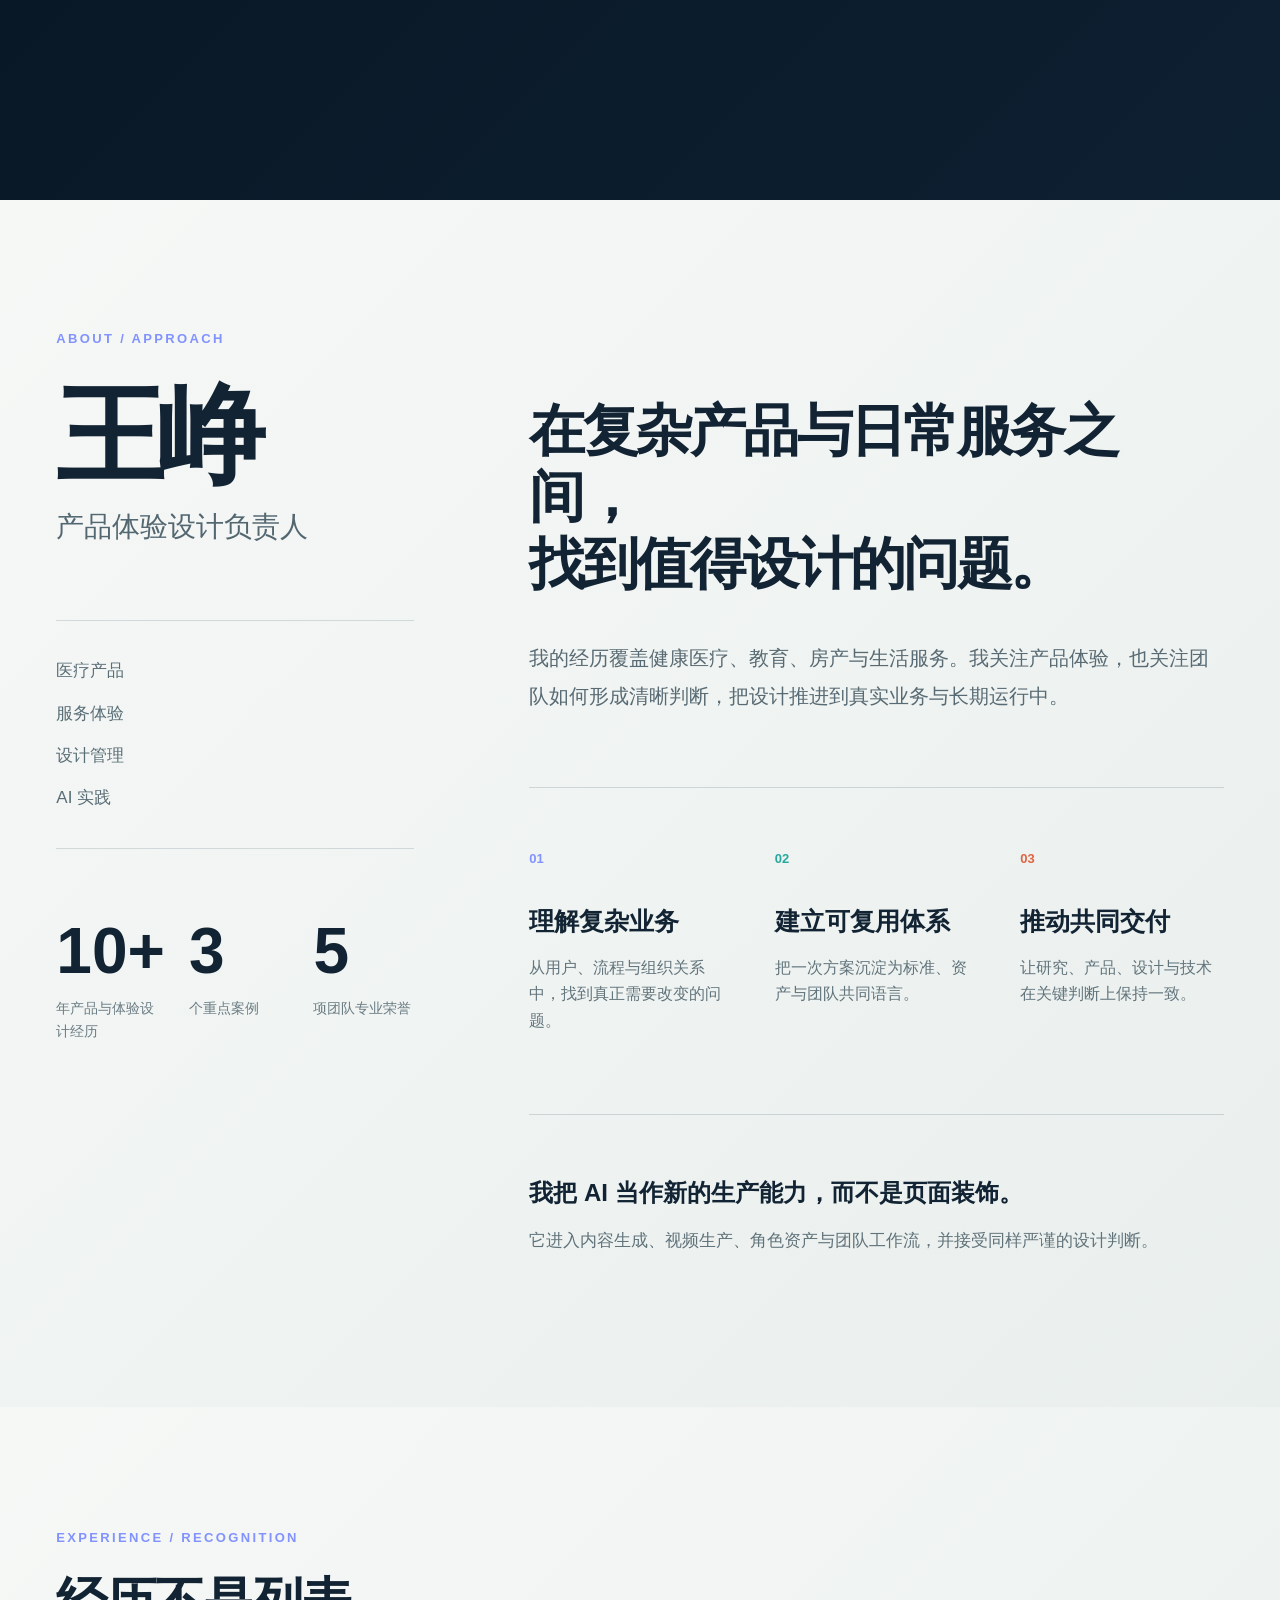
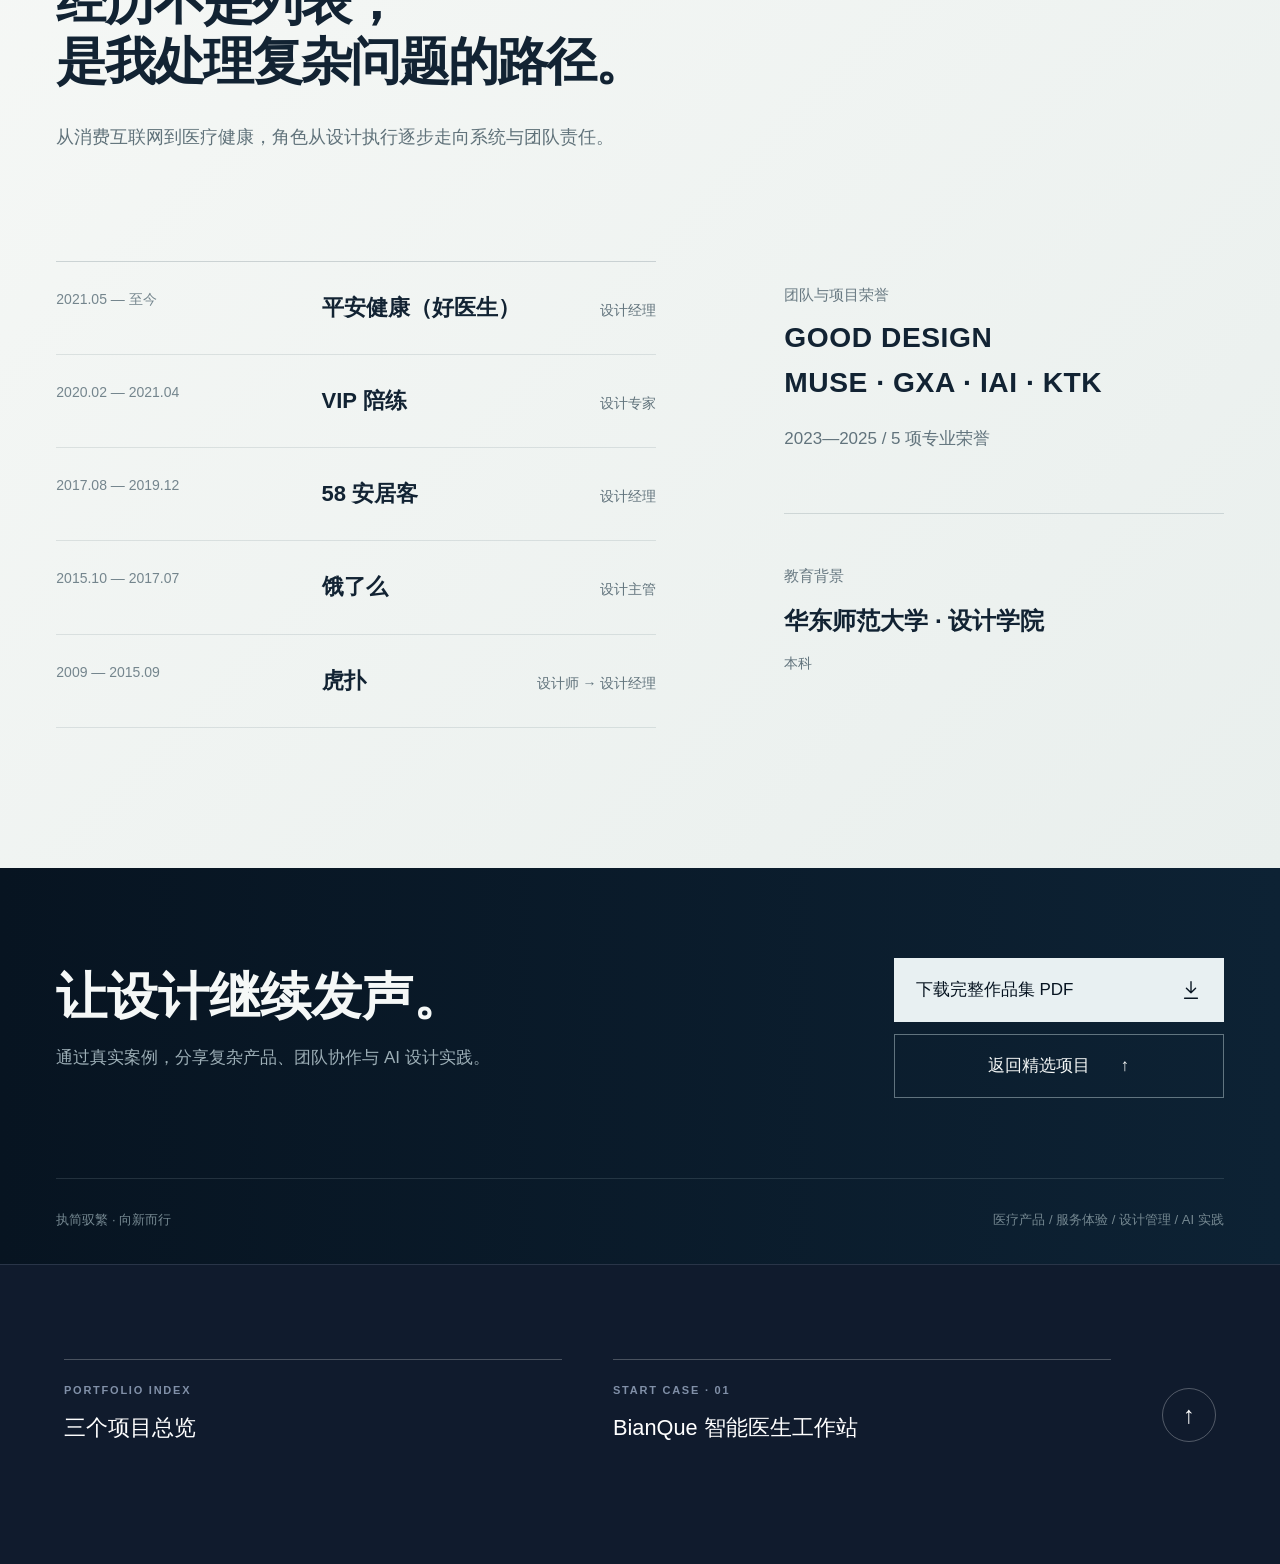
==== commit 3fc92641: "Simplify download button to single label with icon" ====
--- a/index.html
+++ b/index.html
@@ -152,7 +152,7 @@
         <div><h2>让设计继续发声。</h2><p>通过真实案例，分享复杂产品、团队协作与 AI 设计实践。</p></div>
         <div class="footer-actions">
           <a class="portfolio-download" href="assets/downloads/Wang-Zheng-Portfolio-2026.pdf" download="王峥完整作品集.pdf">
-            <span><strong>下载完整作品集 PDF</strong><small>更多方案与完整项目 · 9.3 MB</small></span>
+            <span>下载完整作品集 PDF</span>
             <svg viewBox="0 0 24 24" aria-hidden="true"><path d="M12 3v12m0 0 5-5m-5 5-5-5M5 21h14"/></svg>
           </a>
           <a class="outline-link" href="#work">返回精选项目 <span aria-hidden="true">↑</span></a>
--- a/assets/css/site.css
+++ b/assets/css/site.css
@@ -148,7 +148,7 @@
 .footer-top h2 { margin-bottom: 16px; font-size: clamp(42px, 4vw, 70px); }
 .footer-top p { color: #9caeb6; }
 .footer-actions { width: min(330px, 100%); display: grid; gap: 12px; flex: 0 0 auto; }
-.portfolio-download { min-height: 78px; display: flex; align-items: center; justify-content: space-between; gap: 28px; padding: 16px 22px; color: var(--navy); background: #e8f0f2; transition: background .2s, transform .2s var(--ease); }
+.portfolio-download { min-height: 64px; display: flex; align-items: center; justify-content: space-between; gap: 28px; padding: 8px 22px; color: var(--navy); background: #e8f0f2; transition: background .2s, transform .2s var(--ease); }
 .portfolio-download > span { display: grid; gap: 2px; }
 .portfolio-download strong { font-size: 16px; font-weight: 650; }
 .portfolio-download small { color: #536b76; font-size: 12px; }
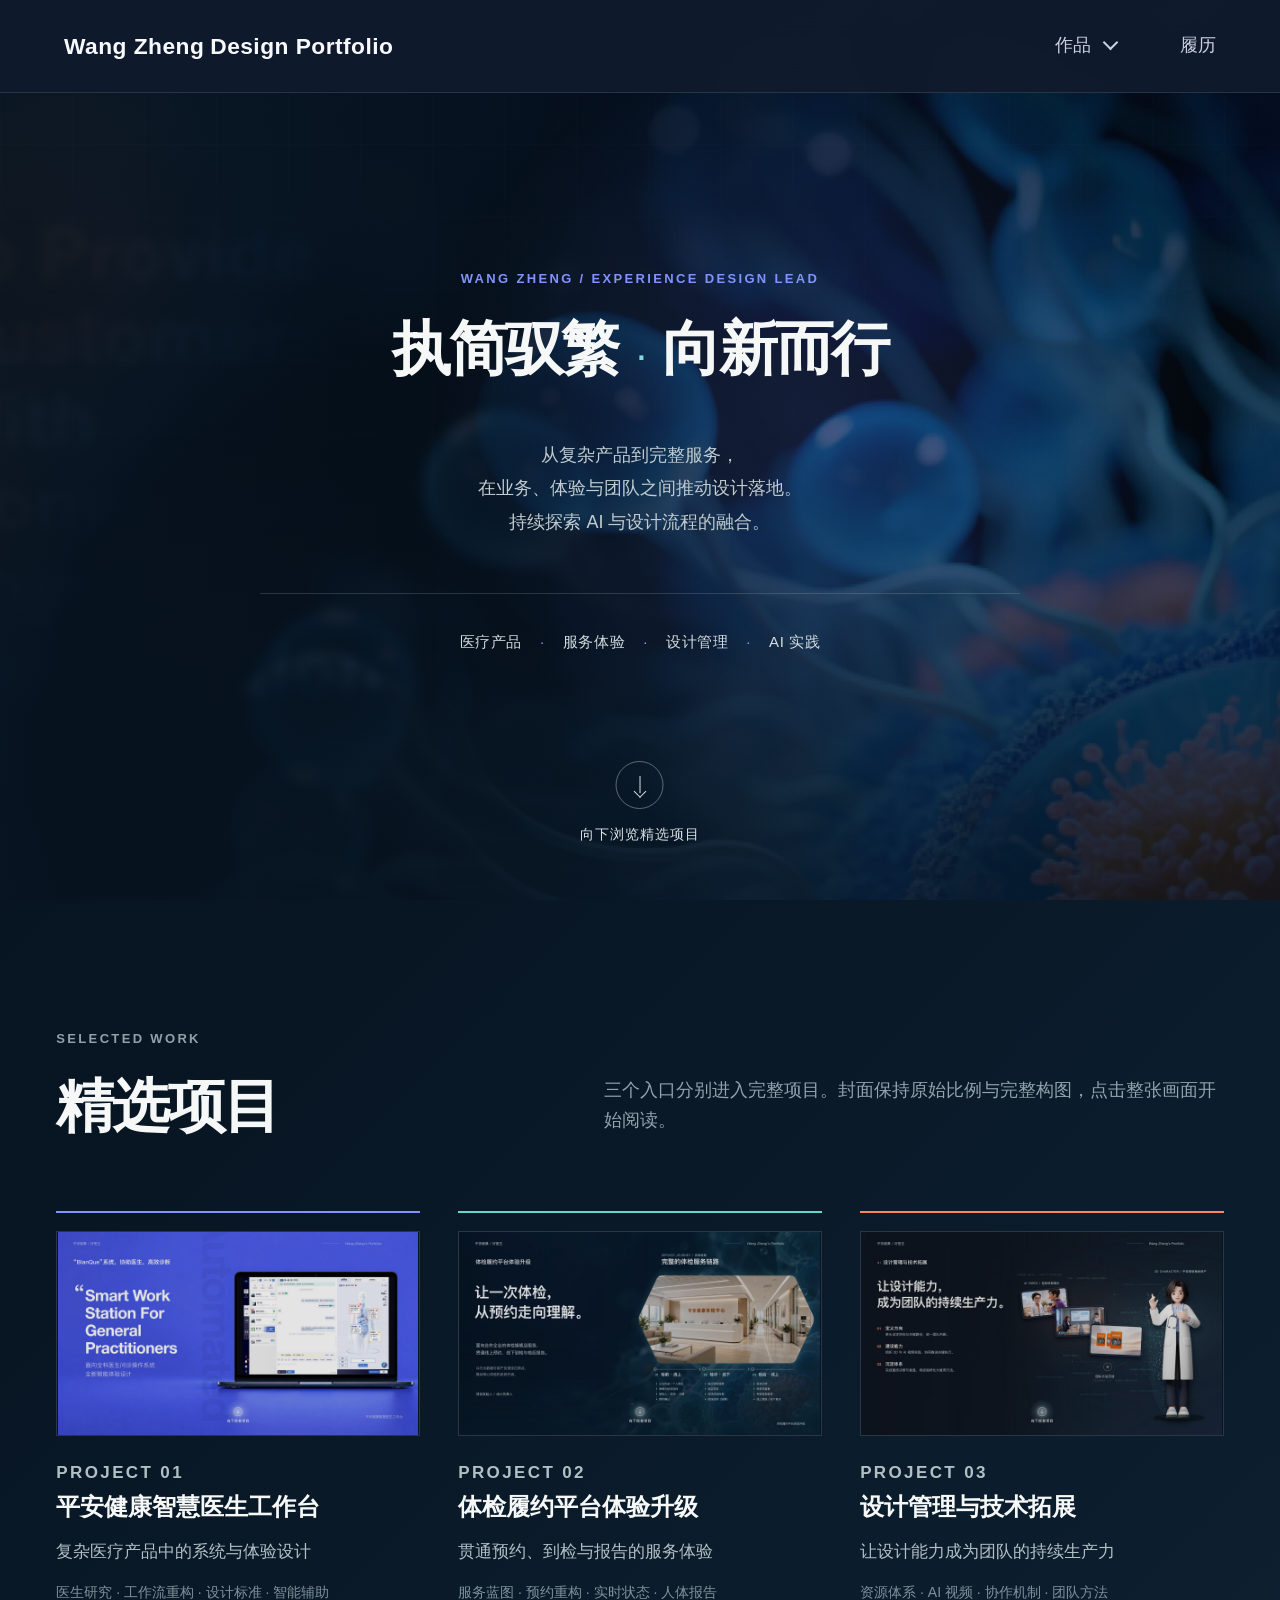
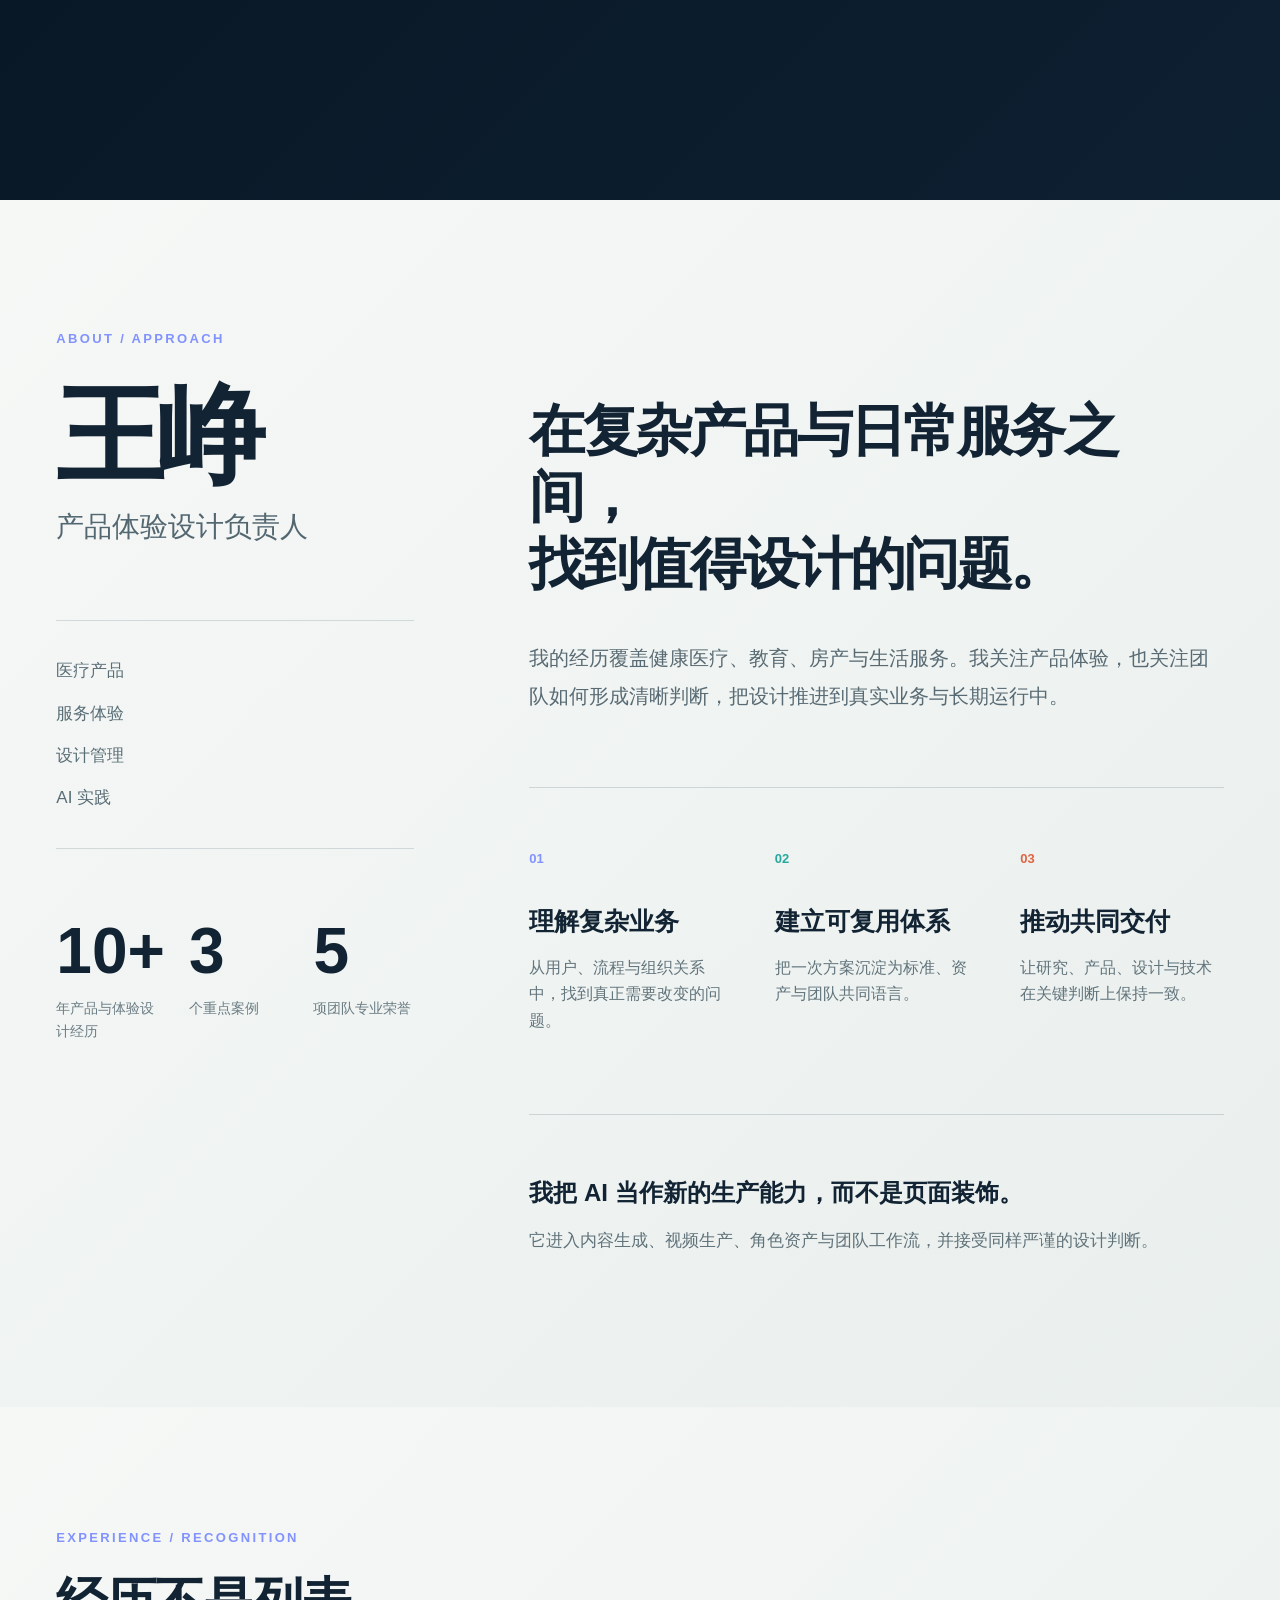
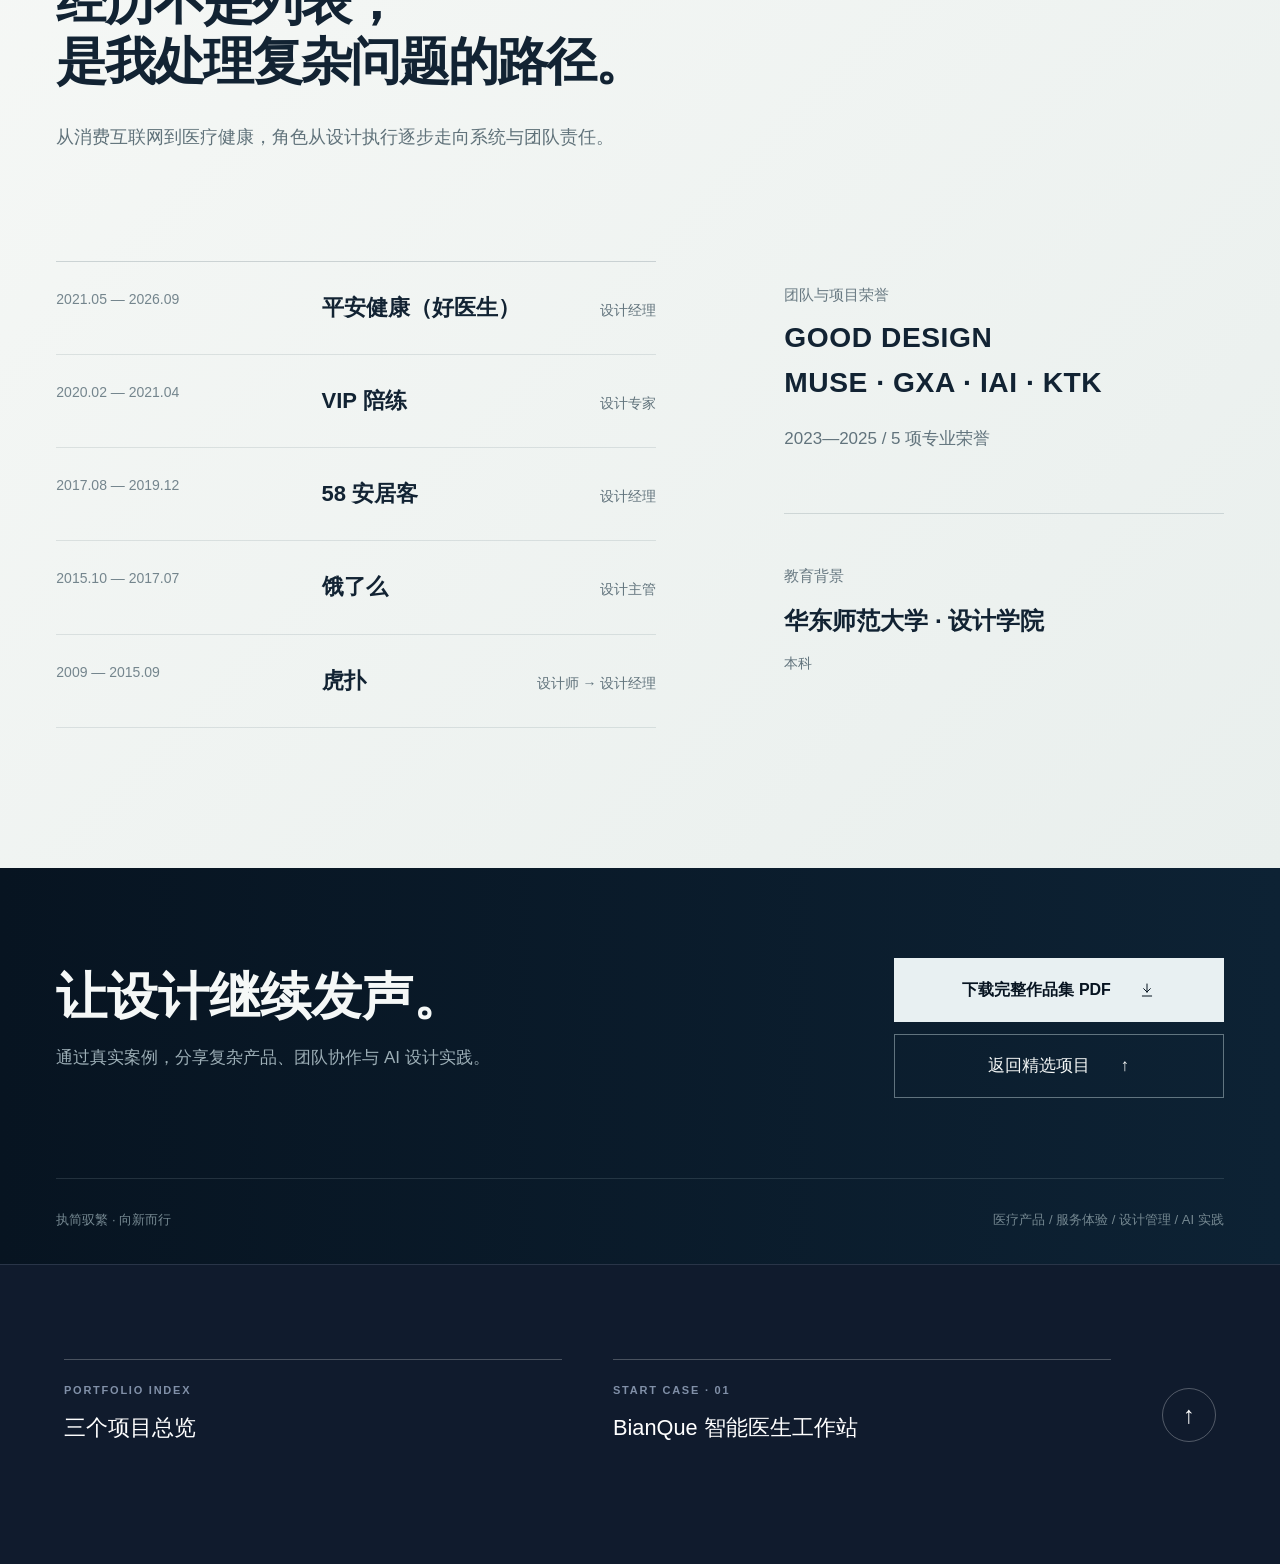
==== commit 0be7a6f6: "Update Ping An Health employment end date" ====
--- a/index.html
+++ b/index.html
@@ -127,7 +127,7 @@
       </div>
       <div class="section-shell experience-layout">
         <ol class="timeline reveal" aria-label="工作经历">
-          <li><time>2021.05 — 至今</time><div><strong>平安健康（好医生）</strong><span>设计经理</span></div></li>
+          <li><time>2021.05 — 2026.09</time><div><strong>平安健康（好医生）</strong><span>设计经理</span></div></li>
           <li><time>2020.02 — 2021.04</time><div><strong>VIP 陪练</strong><span>设计专家</span></div></li>
           <li><time>2017.08 — 2019.12</time><div><strong>58 安居客</strong><span>设计经理</span></div></li>
           <li><time>2015.10 — 2017.07</time><div><strong>饿了么</strong><span>设计主管</span></div></li>
--- a/assets/css/site.css
+++ b/assets/css/site.css
@@ -148,11 +148,9 @@
 .footer-top h2 { margin-bottom: 16px; font-size: clamp(42px, 4vw, 70px); }
 .footer-top p { color: #9caeb6; }
 .footer-actions { width: min(330px, 100%); display: grid; gap: 12px; flex: 0 0 auto; }
-.portfolio-download { min-height: 64px; display: flex; align-items: center; justify-content: space-between; gap: 28px; padding: 8px 22px; color: var(--navy); background: #e8f0f2; transition: background .2s, transform .2s var(--ease); }
-.portfolio-download > span { display: grid; gap: 2px; }
-.portfolio-download strong { font-size: 16px; font-weight: 650; }
-.portfolio-download small { color: #536b76; font-size: 12px; }
-.portfolio-download svg { width: 22px; height: 22px; flex: 0 0 auto; fill: none; stroke: currentColor; stroke-width: 1.5; stroke-linecap: round; stroke-linejoin: round; }
+.portfolio-download { min-height: 64px; display: flex; align-items: center; justify-content: center; gap: 28px; padding: 12px 22px; color: var(--navy); background: #e8f0f2; transition: background .2s, transform .2s var(--ease); }
+.portfolio-download > span { font-size: 16px; font-weight: 650; }
+.portfolio-download svg { width: 16px; height: 16px; flex: 0 0 auto; fill: none; stroke: currentColor; stroke-width: 1.5; stroke-linecap: round; stroke-linejoin: round; }
 .portfolio-download:hover, .portfolio-download:focus-visible { background: #fff; transform: translateY(-2px); outline: 2px solid #8de2dc; outline-offset: 3px; }
 .outline-link { width: 100%; display: inline-flex; align-items: center; justify-content: center; gap: 30px; min-height: 64px; padding: 14px 28px; border: 1px solid rgba(175,193,200,.52); transition: border-color .2s, background .2s; }
 .outline-link:hover, .outline-link:focus-visible { border-color: var(--white); background: rgba(255,255,255,.05); }
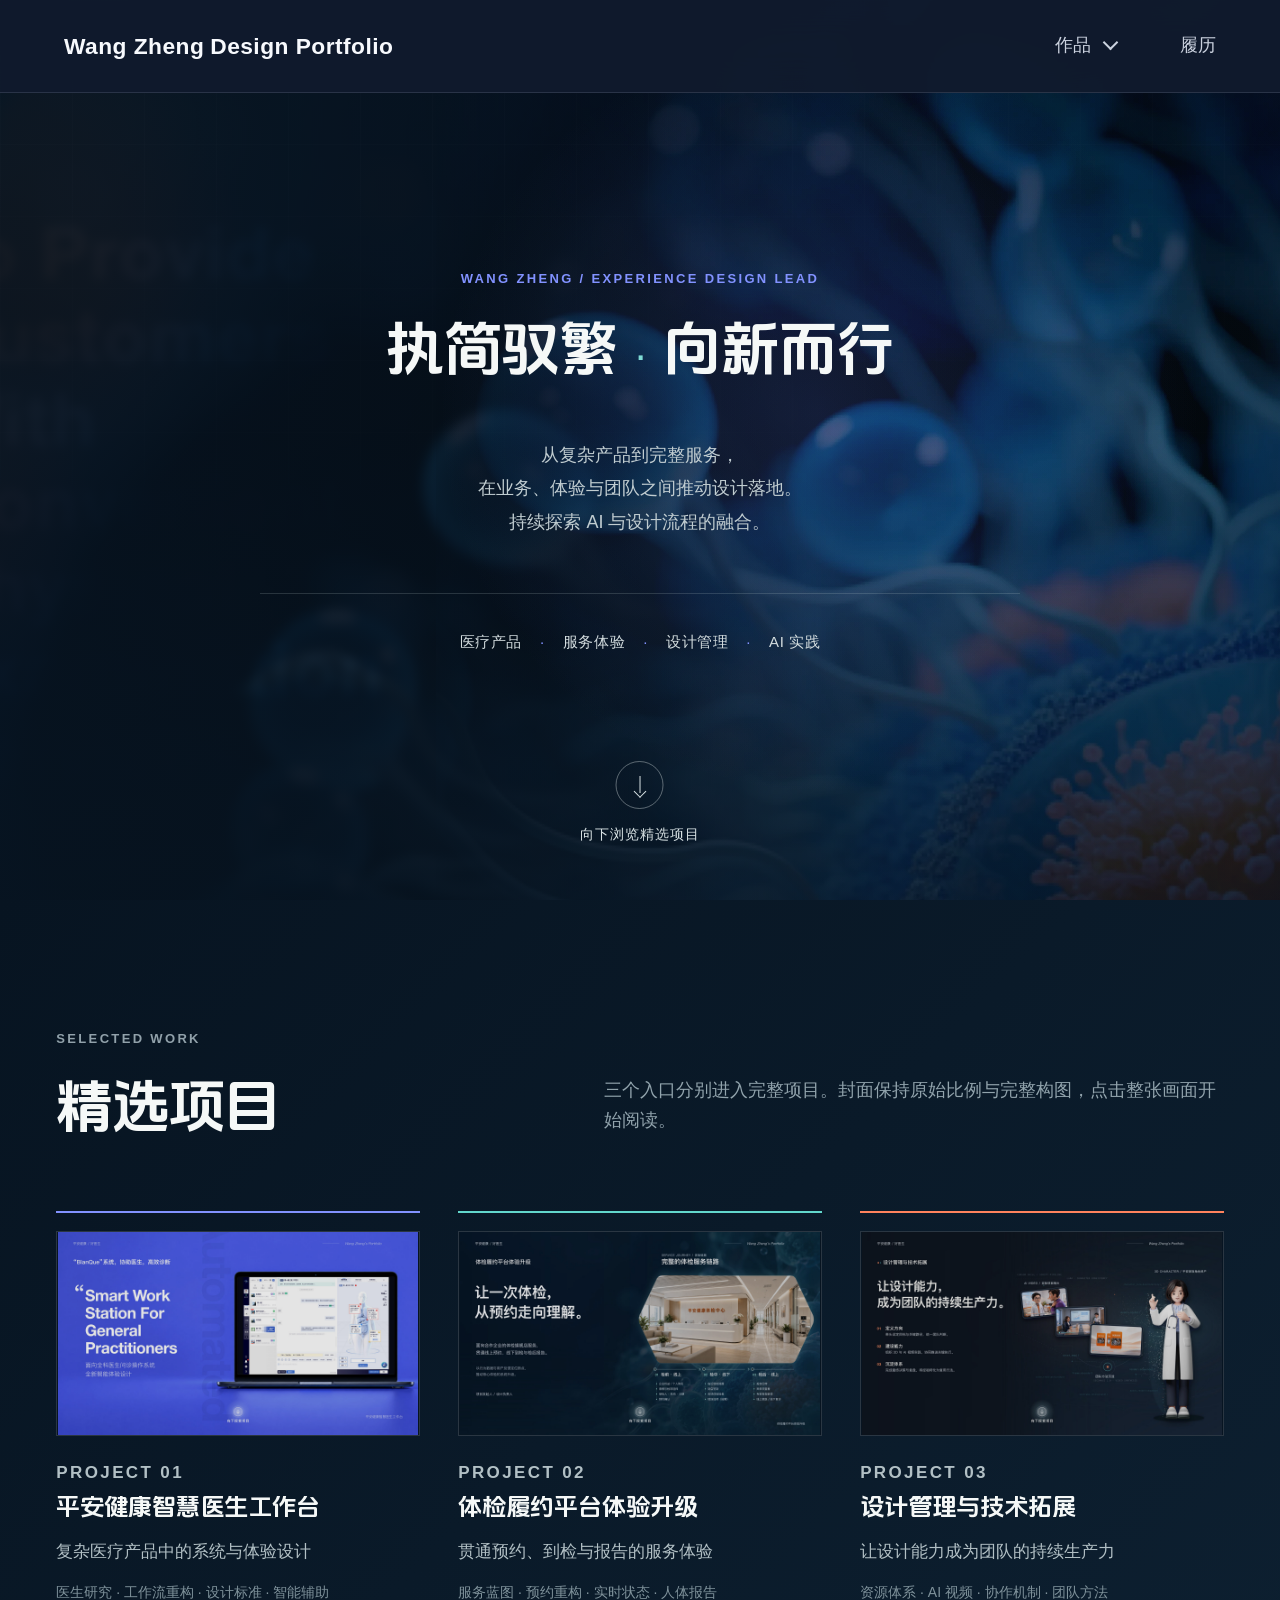
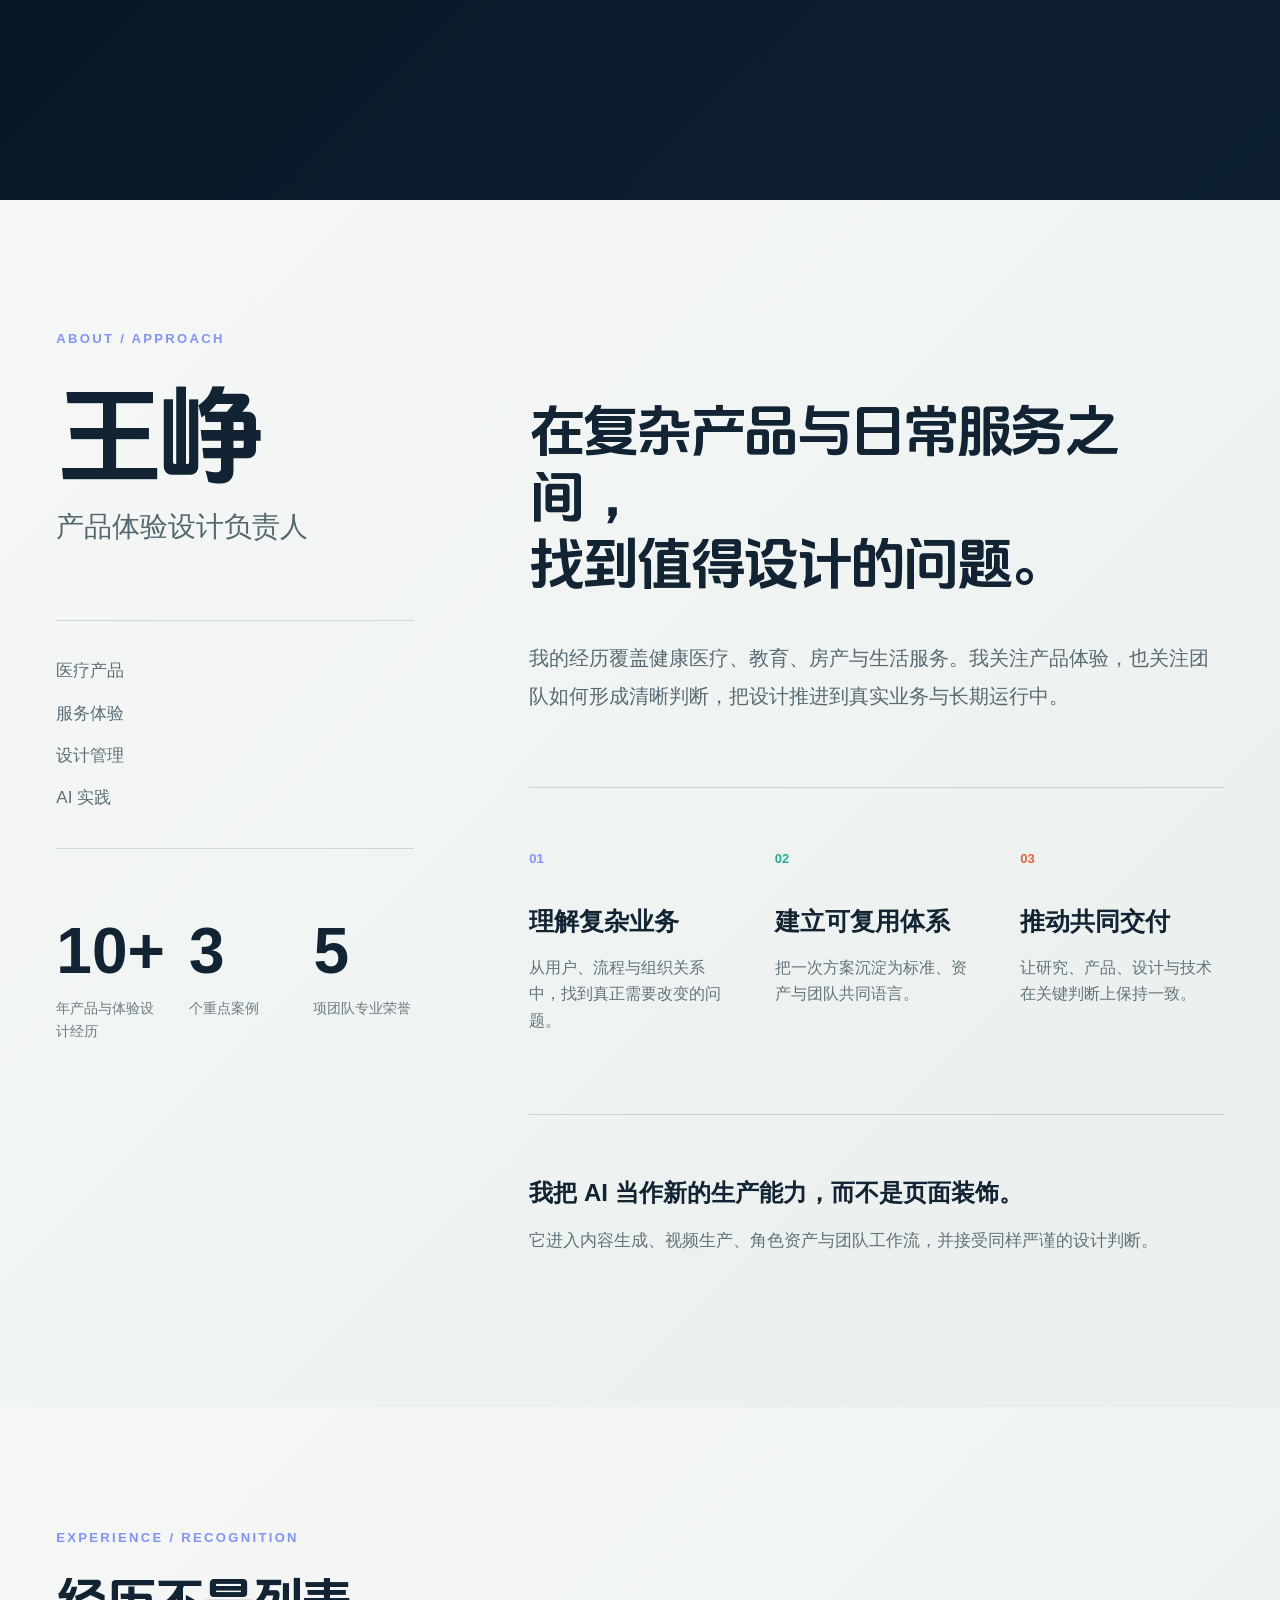
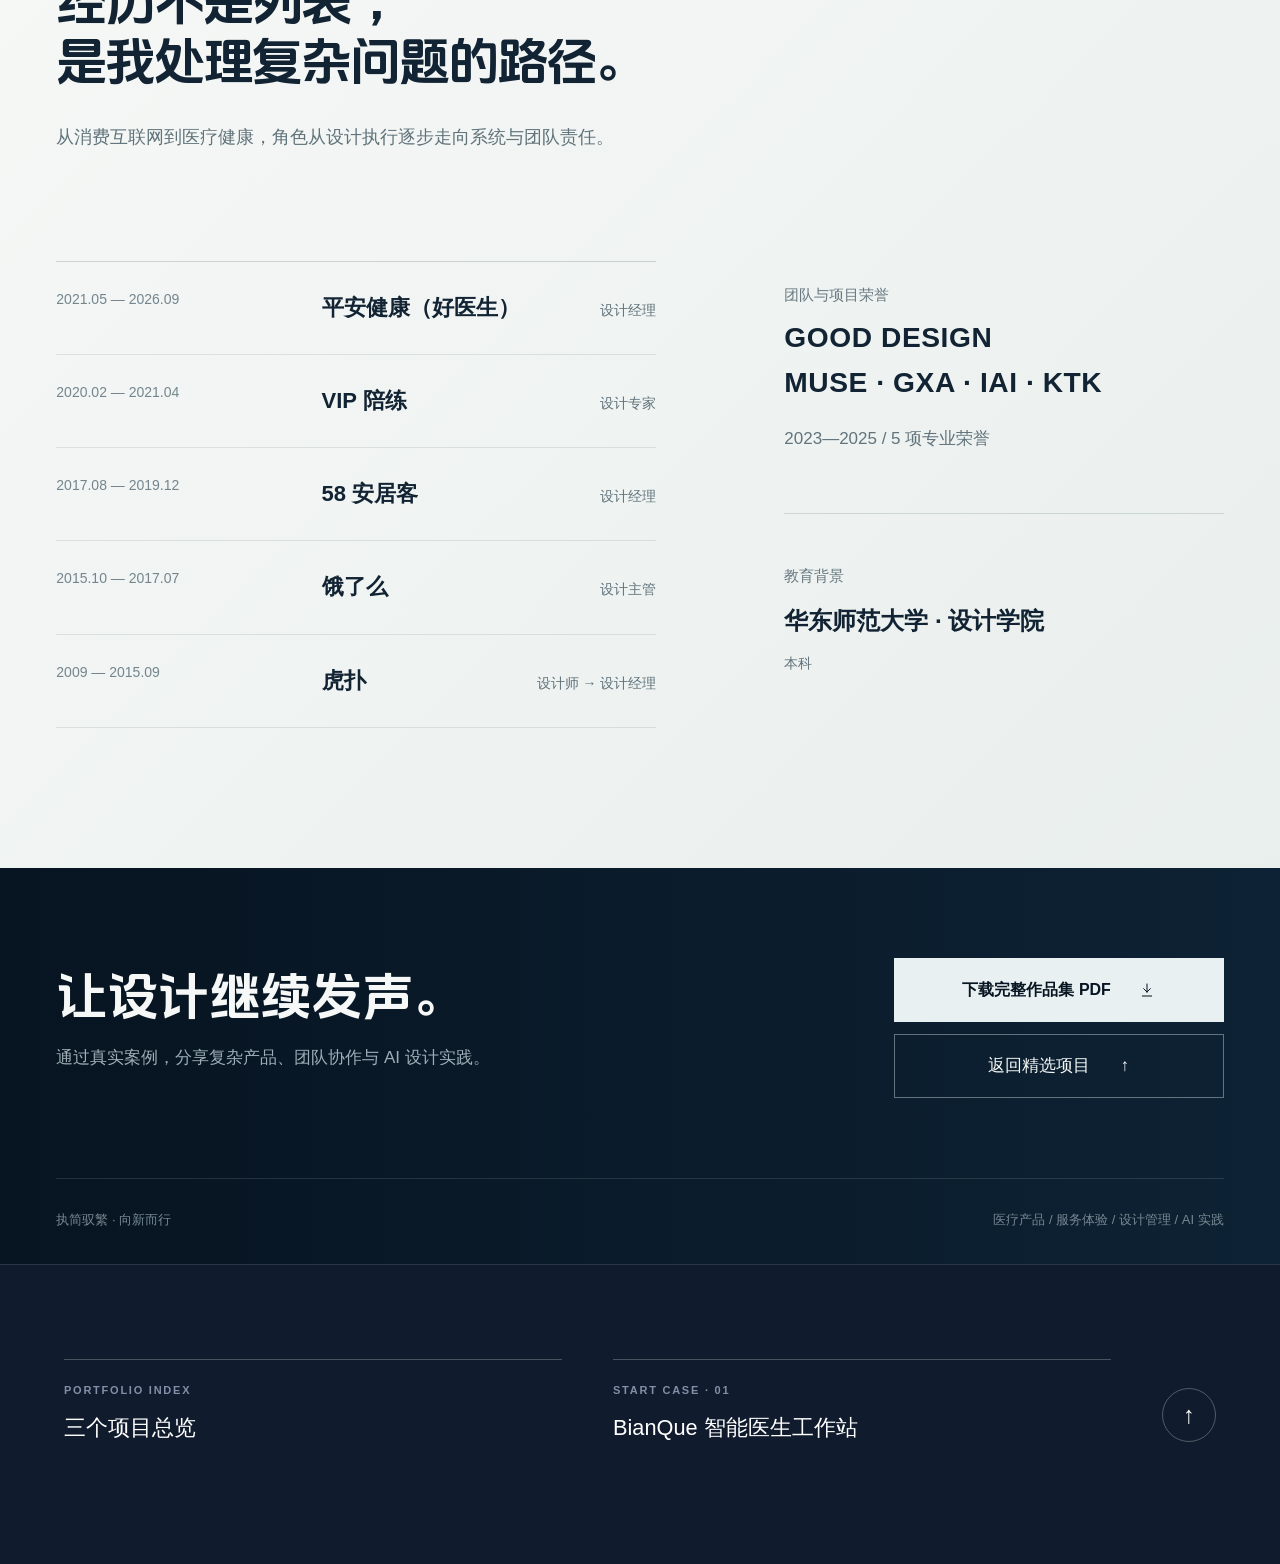
==== commit 22bfdad1: "Refine homepage typography and mobile layouts" ====
--- a/index.html
+++ b/index.html
@@ -6,10 +6,10 @@
   <meta name="description" content="王峥的体验设计作品集，聚焦复杂医疗产品、服务体验、设计管理与 AI 实践。">
   <title>Wang Zheng — Experience Design Portfolio</title>
   <link rel="icon" href="favicon.svg" type="image/svg+xml">
-  <link rel="stylesheet" href="assets/css/site.css?v=20261020-3">
-  <link rel="stylesheet" href="assets/css/portfolio-shell.css?v=20261020-1">
+  <link rel="stylesheet" href="assets/css/site.css?v=20261111-homefont">
+  <link rel="stylesheet" href="assets/css/portfolio-shell.css?v=20261111-mobile">
   <script src="assets/js/site.js" defer></script>
-  <script src="assets/js/portfolio-shell.js?v=20261020-1" defer></script>
+  <script src="assets/js/portfolio-shell.js?v=20261111-mobile" defer></script>
 </head>
 <body class="home-page">
   <a class="skip-link" href="#main">跳到主要内容</a>
--- a/assets/css/site.css
+++ b/assets/css/site.css
@@ -17,6 +17,15 @@
   --ease: cubic-bezier(.22, 1, .36, 1);
 }
 
+@font-face {
+  font-family: "Douyin Sans";
+  src: url("../fonts/DouyinSansBold.ttf") format("truetype");
+  font-style: normal;
+  font-weight: 700;
+  font-display: swap;
+  unicode-range: U+3400-4DBF, U+4E00-9FFF, U+F900-FAFF, U+3000-303F;
+}
+
 * { box-sizing: border-box; }
 html { scroll-behavior: smooth; background: var(--navy); }
 body {
@@ -35,6 +44,10 @@
 button { color: inherit; }
 h1, h2, h3, p { margin-top: 0; }
 h1, h2, h3 { line-height: 1.18; }
+.hero h1, .section-heading h2, .project-copy h3, .identity h2, .approach h2, .experience-intro h2, .footer-top h2 {
+  font-family: "Douyin Sans", "PingFang SC", "Microsoft YaHei", sans-serif;
+  font-weight: 700;
+}
 .sr-only { position: absolute; width: 1px; height: 1px; padding: 0; margin: -1px; overflow: hidden; clip: rect(0,0,0,0); white-space: nowrap; border: 0; }
 .skip-link { position: fixed; left: 20px; top: -80px; z-index: 1000; padding: 12px 18px; color: var(--navy); background: var(--white); transition: top .2s; }
 .skip-link:focus { top: 16px; }
@@ -75,8 +88,8 @@
 .hero::after { content: ""; position: absolute; inset: 0; z-index: -1; background: radial-gradient(circle at 64% 46%, rgba(96,122,245,.18), transparent 40%); }
 .hero-grid { position: absolute; inset: 0; z-index: -1; opacity: .16; background-image: linear-gradient(rgba(193,208,213,.09) 1px, transparent 1px), linear-gradient(90deg, rgba(193,208,213,.09) 1px, transparent 1px); background-size: 72px 72px; mask-image: linear-gradient(to bottom, #000, transparent 82%); }
 .hero-content { width: min(1200px, 100%); text-align: center; }
-.hero h1 { margin: 0 auto; max-width: 1200px; display: flex; align-items: baseline; justify-content: center; gap: .3em; font-size: clamp(44px, 4.6vw, 88px); font-weight: 680; letter-spacing: -.045em; text-wrap: balance; }
-.hero h1 b { color: #7edbd5; font-size: .72em; font-weight: 400; }
+.hero h1 { margin: 0 auto; max-width: 1200px; display: flex; align-items: baseline; justify-content: center; gap: .3em; font-size: clamp(44px, 4.6vw, 88px); letter-spacing: -.02em; text-wrap: balance; }
+.hero h1 b { color: #7edbd5; font-family: "PingFang SC", sans-serif; font-size: .72em; font-weight: 400; }
 .mobile-title-line { display: inline; }
 .hero-summary { margin: 56px auto 0; color: #c0ccd0; font-size: clamp(18px, 1.25vw, 24px); line-height: 1.85; }
 .hero-capabilities { display: flex; justify-content: center; flex-wrap: wrap; gap: 0; margin: 54px auto 0; padding-top: 36px; max-width: 760px; border-top: 1px solid rgba(194,208,212,.18); color: #d4dddf; }
--- a/assets/css/portfolio-shell.css
+++ b/assets/css/portfolio-shell.css
@@ -106,6 +106,8 @@
 .portfolio-footer-top:hover,
 .portfolio-footer-top:focus-visible { color: #101b2d; background: #8de2dc; outline: none; }
 
+.mobile-pan-hint { display: none; }
+
 @media (max-width: 720px), (max-aspect-ratio: 4/5) {
   :root { --portfolio-nav-height: 64px; }
   .portfolio-header { padding: 0 18px; }
@@ -119,7 +121,16 @@
   .portfolio-works-button i { width: 8px; height: 8px; }
   .portfolio-menu { right: -74px; width: min(286px, calc(100vw - 32px)); }
   .portfolio-menu a { padding: 14px 18px; font-size: 14px; }
+  .mobile-pan-hint { position: sticky; z-index: 20; left: 16px; bottom: 14px; width: max-content; display: flex; align-items: center; gap: 8px; margin: -48px 0 14px 16px; padding: 8px 12px; border: 1px solid rgba(132,225,215,.34); border-radius: 999px; color: #d9f7f2; background: rgba(7,19,33,.78); box-shadow: 0 8px 26px rgba(0,0,0,.22); backdrop-filter: blur(10px); font-size: 12px; letter-spacing: .04em; pointer-events: none; opacity: 1; transition: opacity .25s ease; }
+  .mobile-pan-hint::after { content: "→"; font-size: 16px; line-height: 1; animation: mobile-pan-arrow 1.4s ease-in-out infinite; }
+  .has-panned > .mobile-pan-hint { opacity: 0; }
   .portfolio-footer { min-height: 320px; padding: 44px 24px; grid-template-columns: 1fr; gap: 22px; }
   .portfolio-footer > a:not(.portfolio-footer-top) { min-height: 72px; }
   .portfolio-footer-top { position: absolute; right: 24px; bottom: 44px; }
 }
+
+@keyframes mobile-pan-arrow { 0%,100% { transform: translateX(0); } 50% { transform: translateX(4px); } }
+
+@media (prefers-reduced-motion: reduce) {
+  .mobile-pan-hint::after { animation: none; }
+}
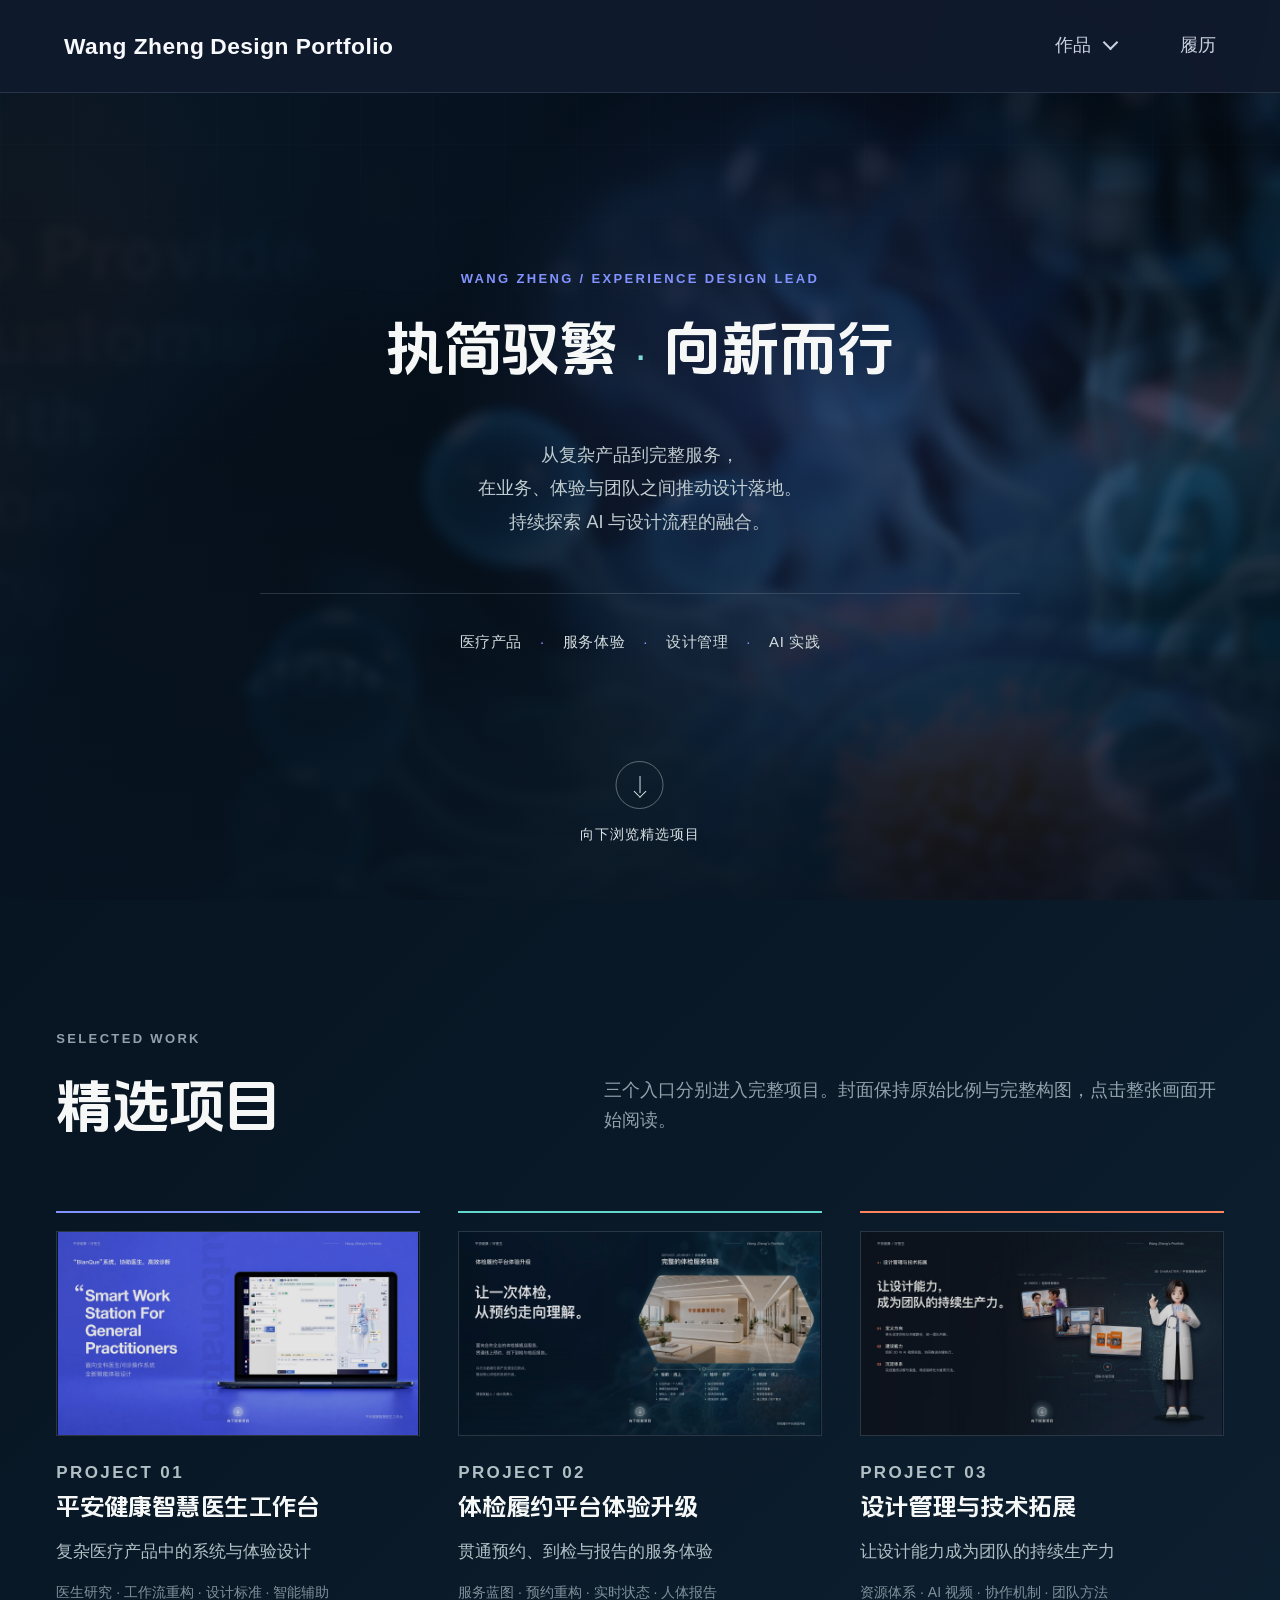
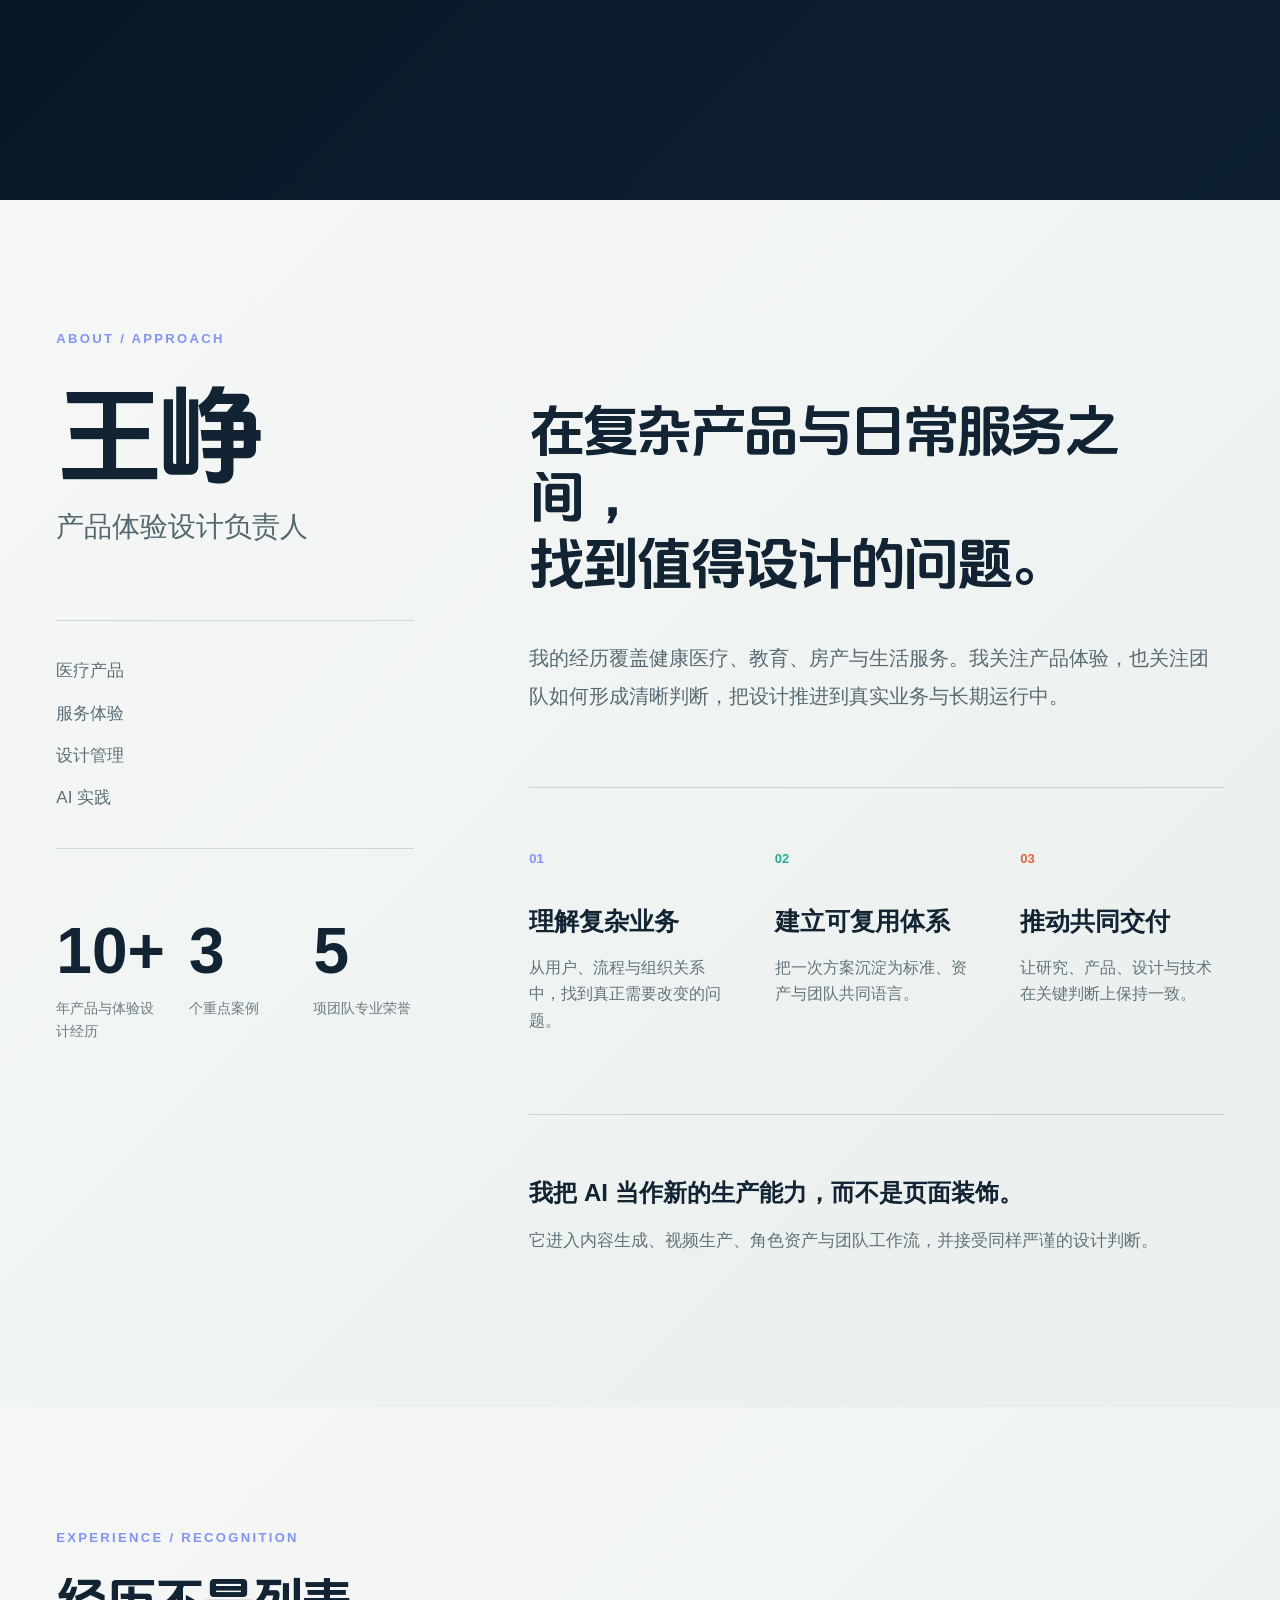
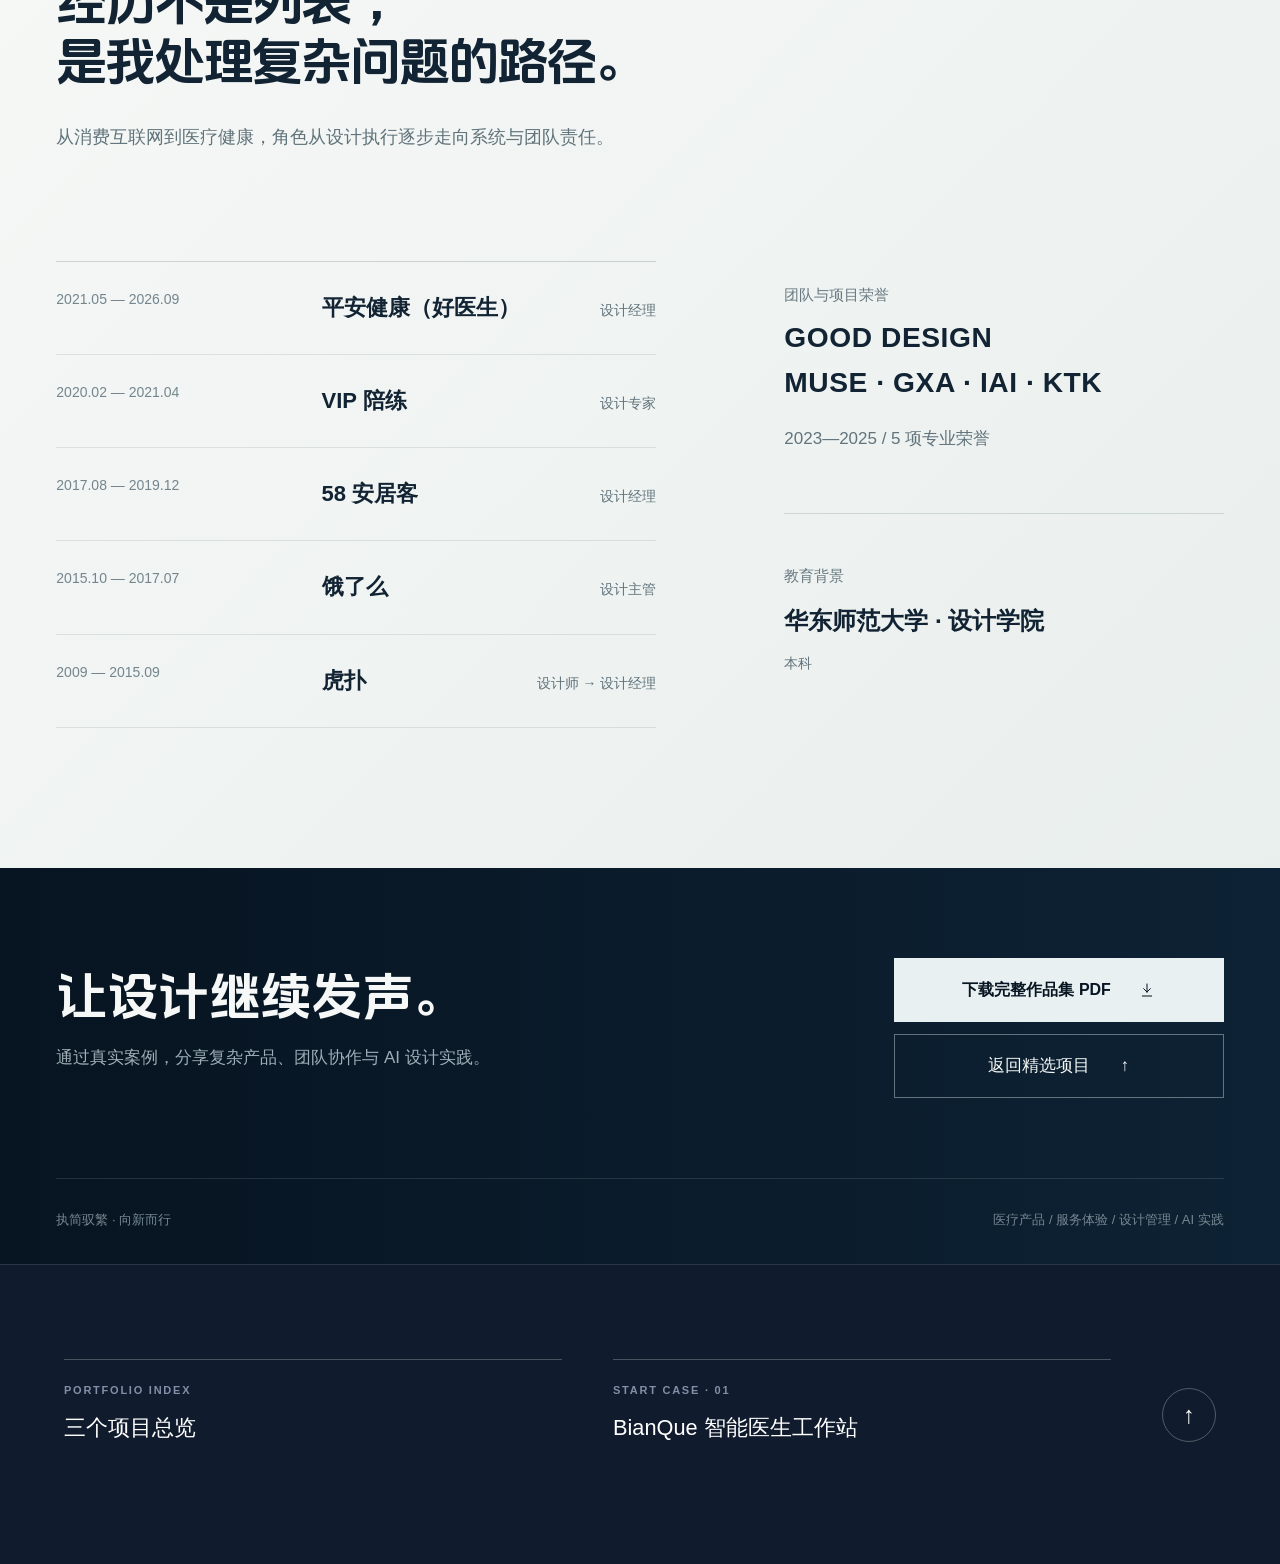
==== commit 4e662137: "Fix homepage hero background on wide screens" ====
--- a/index.html
+++ b/index.html
@@ -6,7 +6,7 @@
   <meta name="description" content="王峥的体验设计作品集，聚焦复杂医疗产品、服务体验、设计管理与 AI 实践。">
   <title>Wang Zheng — Experience Design Portfolio</title>
   <link rel="icon" href="favicon.svg" type="image/svg+xml">
-  <link rel="stylesheet" href="assets/css/site.css?v=20261111-homefont">
+  <link rel="stylesheet" href="assets/css/site.css?v=20261113-hero-fit">
   <link rel="stylesheet" href="assets/css/portfolio-shell.css?v=20261111-mobile">
   <script src="assets/js/site.js" defer></script>
   <script src="assets/js/portfolio-shell.js?v=20261111-mobile" defer></script>
--- a/assets/css/site.css
+++ b/assets/css/site.css
@@ -83,7 +83,6 @@
 .hero { position: relative; min-height: 100svh; overflow: hidden; display: grid; place-items: center; padding: calc(var(--header-h) + 80px) var(--page-pad) 150px; color: var(--white); background: var(--navy); isolation: isolate; }
 .hero-background { position: absolute; inset: 0; z-index: -3; overflow: hidden; }
 .hero-background::before { content: ""; position: absolute; inset: -12px; background: url("../images/home/hero-background.jpg") center/cover no-repeat; filter: blur(5px) saturate(1.08) brightness(.82); transform: scale(1.015); }
-.hero-background::after { content: ""; position: absolute; inset: -8% -3% -8% 32%; background: url("../images/home/hero-organic-material.webp") 72% 68% / auto 114% no-repeat; opacity: 1; filter: saturate(1.32) contrast(1.08) brightness(1.16); -webkit-mask-image: linear-gradient(90deg, transparent 0%, rgba(0,0,0,.62) 18%, #000 46%, #000 92%, rgba(0,0,0,.7) 100%); mask-image: linear-gradient(90deg, transparent 0%, rgba(0,0,0,.62) 18%, #000 46%, #000 92%, rgba(0,0,0,.7) 100%); }
 .hero::before { content: ""; position: absolute; inset: 0; z-index: -2; background: linear-gradient(90deg, rgba(7,20,33,.86) 0%, rgba(7,20,33,.62) 42%, rgba(7,20,33,.22) 72%, rgba(7,20,33,.3) 100%), linear-gradient(180deg, rgba(7,20,33,.32), rgba(7,20,33,.16) 48%, rgba(7,20,33,.7)); }
 .hero::after { content: ""; position: absolute; inset: 0; z-index: -1; background: radial-gradient(circle at 64% 46%, rgba(96,122,245,.18), transparent 40%); }
 .hero-grid { position: absolute; inset: 0; z-index: -1; opacity: .16; background-image: linear-gradient(rgba(193,208,213,.09) 1px, transparent 1px), linear-gradient(90deg, rgba(193,208,213,.09) 1px, transparent 1px); background-size: 72px 72px; mask-image: linear-gradient(to bottom, #000, transparent 82%); }
@@ -261,7 +260,6 @@
   .menu-open .menu-button span:nth-child(2) { transform: translateY(-4.5px) rotate(-45deg); }
   .hero { min-height: 100svh; padding: 128px var(--page-pad) 140px; }
   .hero-background::before { background-position: 58% center; filter: blur(5px) saturate(1.04) brightness(.76); }
-  .hero-background::after { inset: 1% -38% -6% 8%; background-position: 62% 68%; opacity: .78; }
   .hero .eyebrow { max-width: 300px; margin-inline: auto; line-height: 1.6; }
   .hero h1 { display: grid; gap: .05em; font-size: clamp(37px, 10vw, 48px); line-height: 1.3; letter-spacing: -.05em; }
   .hero h1 b { line-height: .65; }
